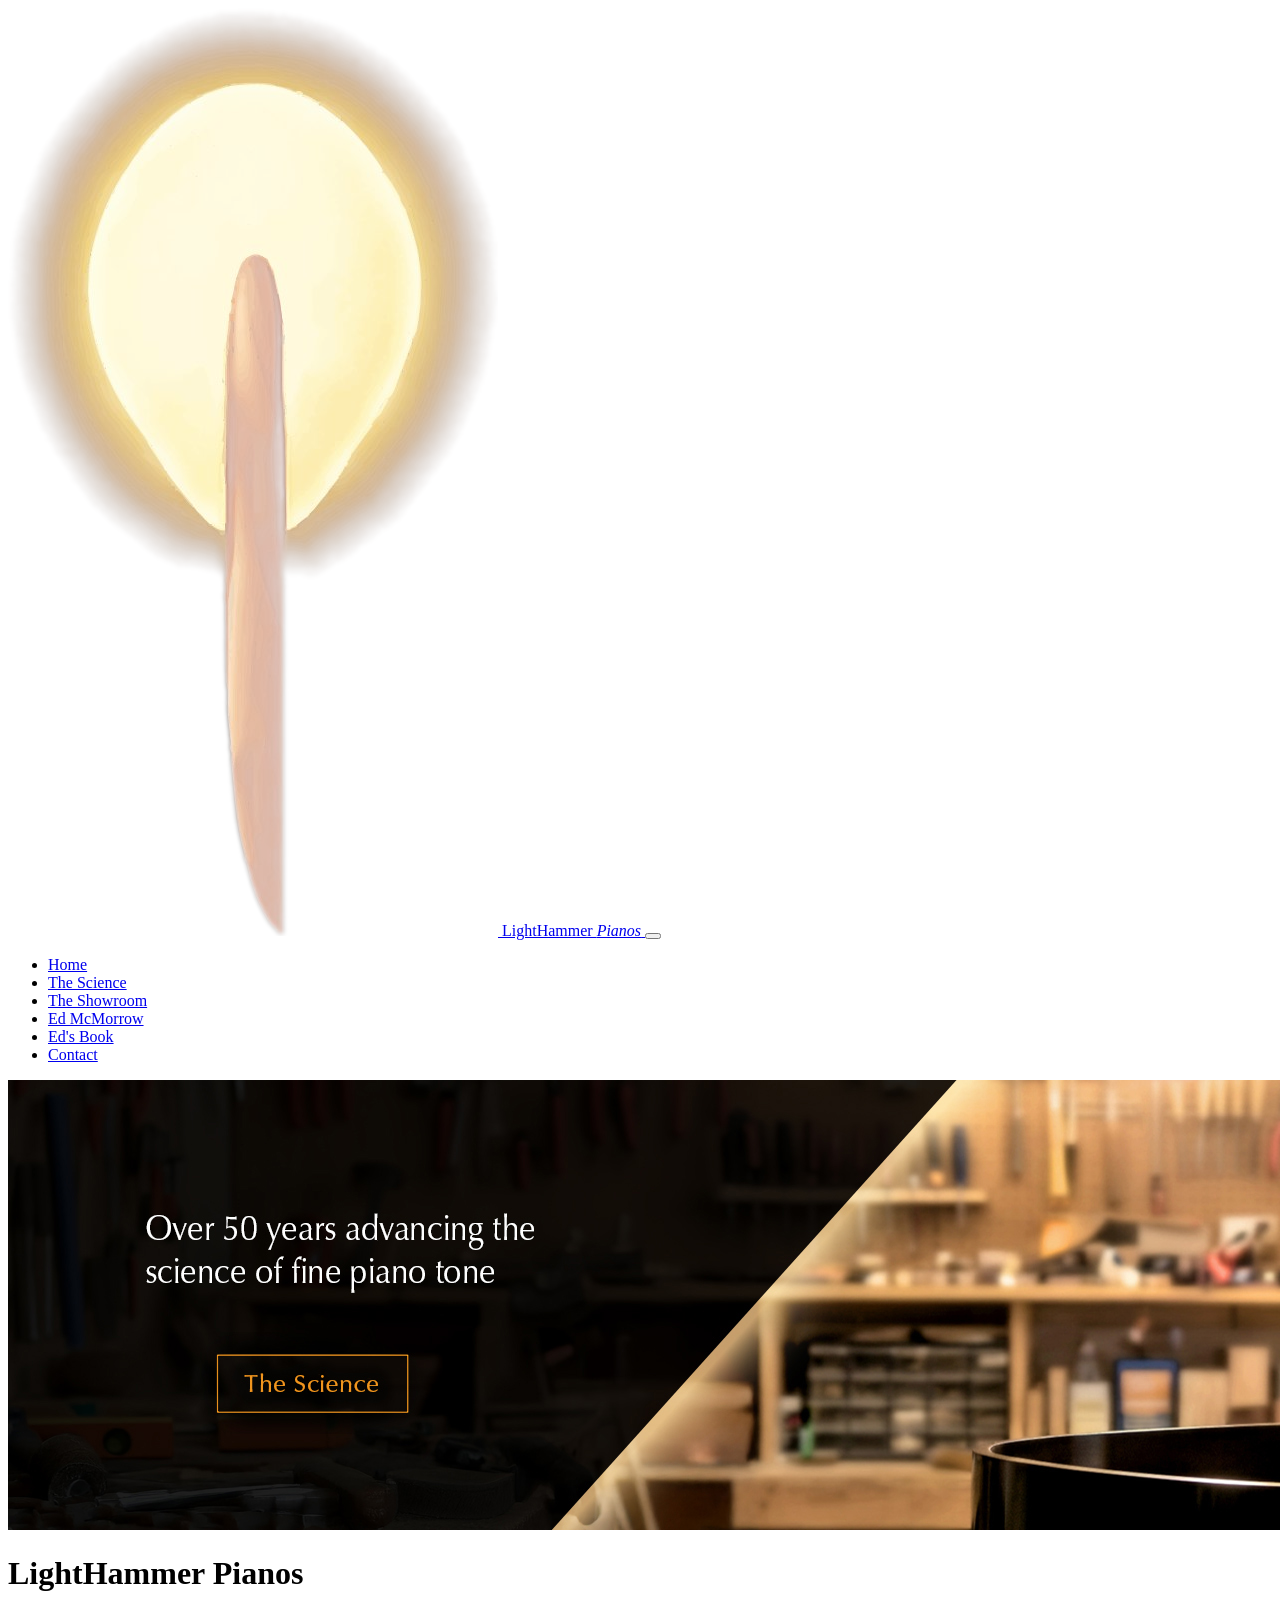
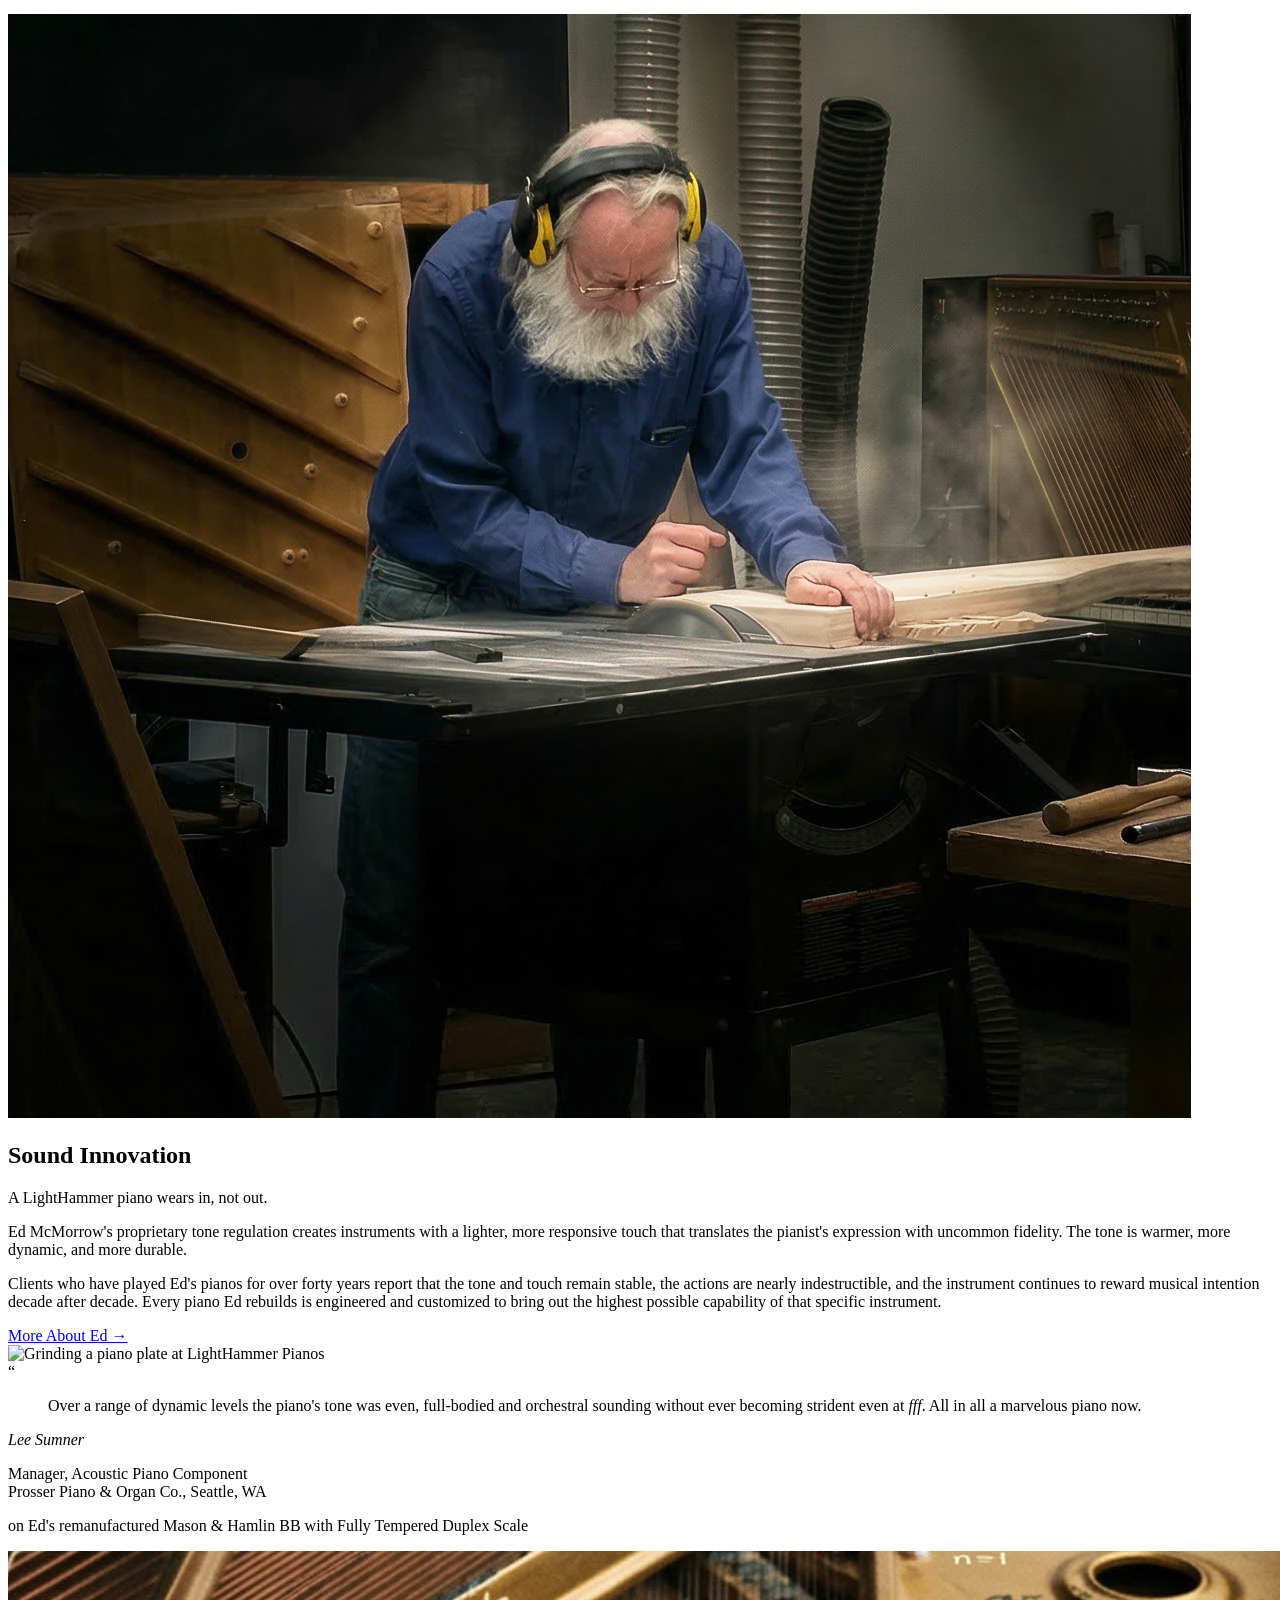
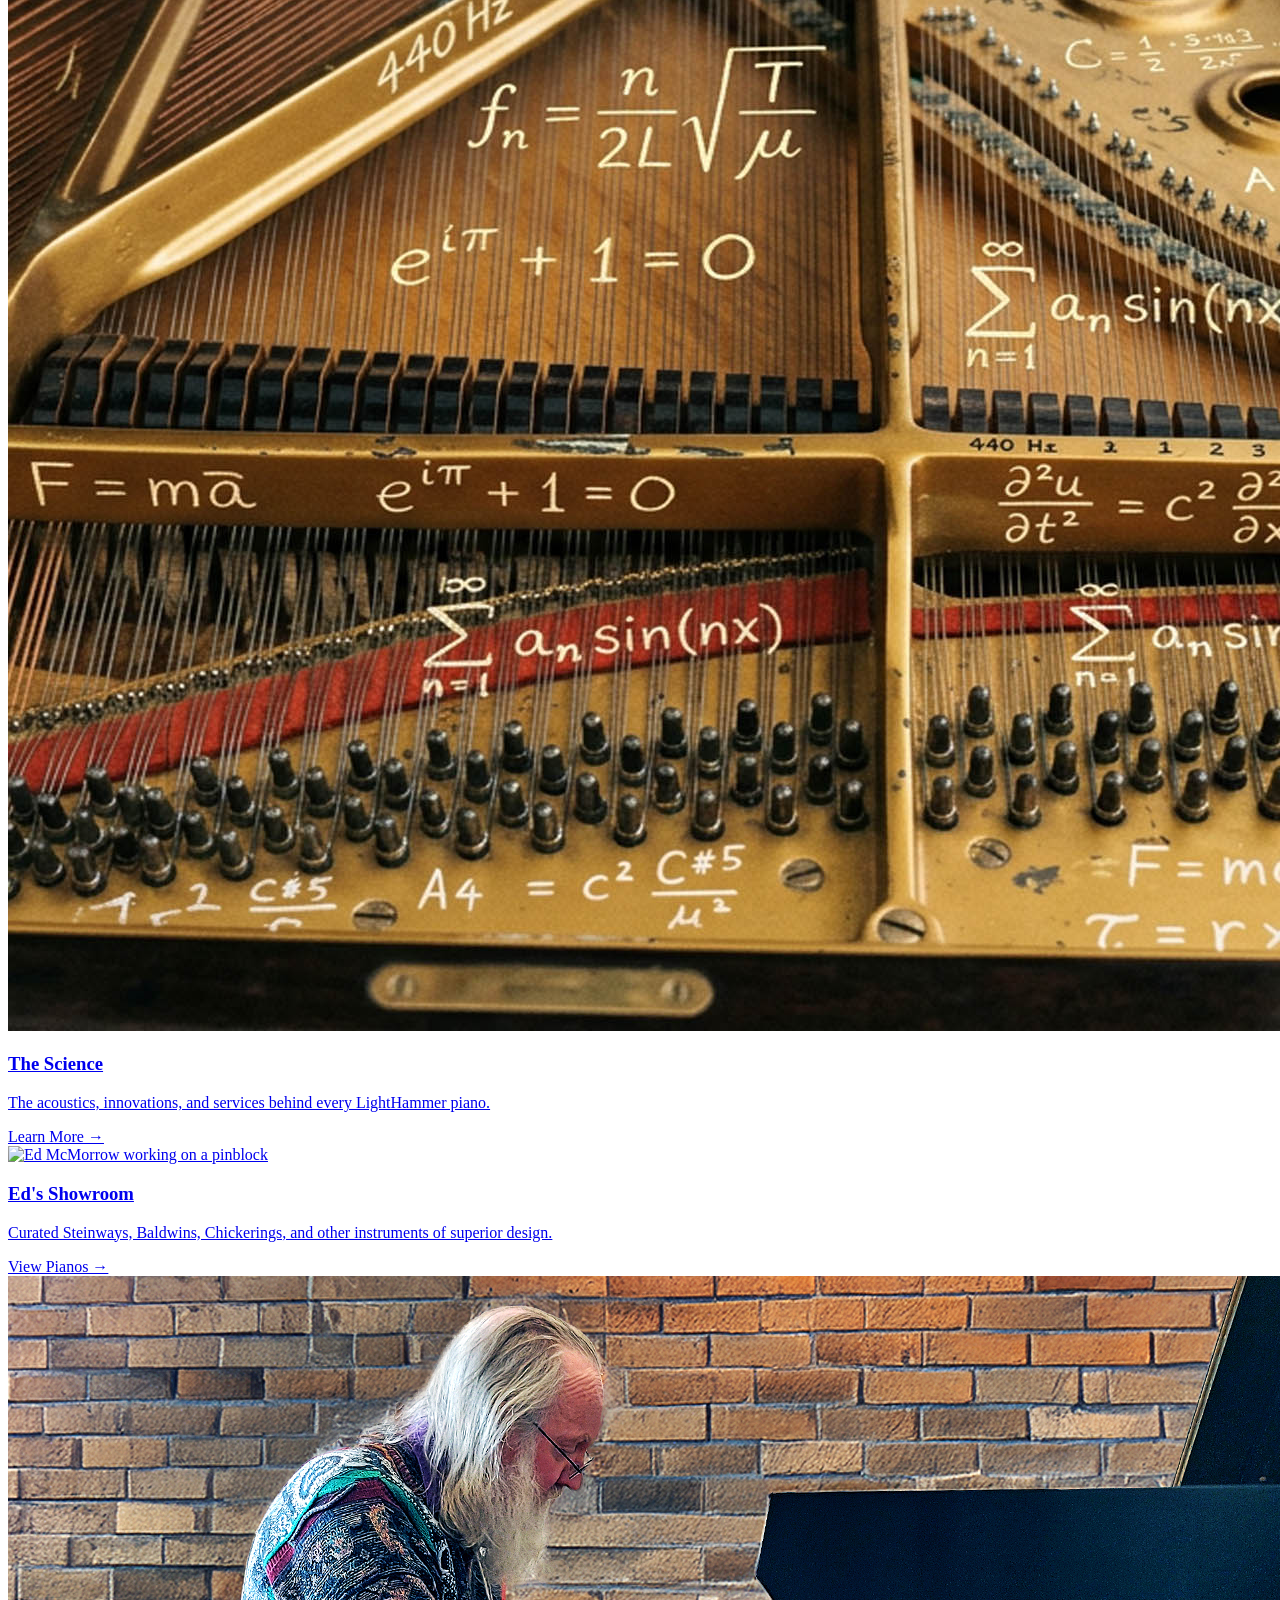
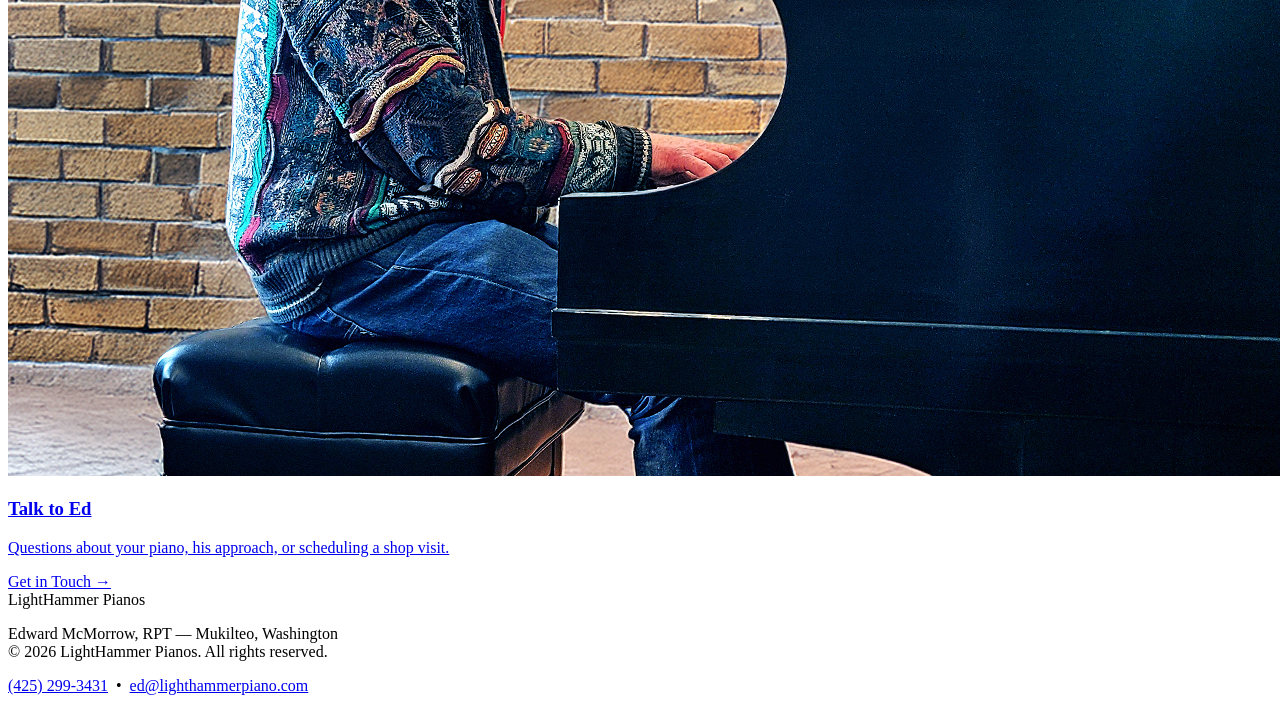
==== index.html @ 81e143ea "Create index.html" ====
<!DOCTYPE html>
<html lang="en">
<head>
<meta charset="UTF-8">
<meta name="viewport" content="width=device-width, initial-scale=1.0">
<title>LightHammer Pianos | Ed McMorrow, RPT | Mukilteo, WA</title>
<meta name="description" content="LightHammer Pianos: over 50 years advancing the science of fine piano tone. Ed McMorrow, RPT — inventor, author, master piano rebuilder. Mukilteo, Washington.">
<link rel="preconnect" href="https://fonts.googleapis.com">
<link rel="preconnect" href="https://fonts.gstatic.com" crossorigin>
<link href="https://fonts.googleapis.com/css2?family=Cormorant+Garamond:ital,wght@0,300;0,400;0,500;0,600;1,300;1,400;1,500&family=Libre+Franklin:wght@300;400;500;600&display=swap" rel="stylesheet">
<link rel="stylesheet" href="style.css">
</head>
<body>

<nav class="nav" id="nav">
  <div class="nav-inner">
    <a href="index.html" class="nav-brand">
      <img src="images/logo-hammer.png" alt="LightHammer Pianos" class="nav-hammer">
      <span class="nav-wordmark">LightHammer <em>Pianos</em></span>
    </a>
    <button class="nav-toggle" id="navToggle" aria-label="Toggle menu">
      <span></span><span></span><span></span>
    </button>
    <ul class="nav-links" id="navLinks">
      <li><a href="index.html" class="active">Home</a></li>
      <li><a href="science.html">The Science</a></li>
      <li><a href="pianos.html">The Showroom</a></li>
      <li><a href="about.html">Ed McMorrow</a></li>
      <li><a href="book.html">Ed's Book</a></li>
      <li><a href="contact.html">Contact</a></li>
    </ul>
  </div>
</nav>

<header class="home-header">
  <a href="science.html">
    <picture>
      <source media="(max-width: 1024px)" srcset="images/header-home-mobile.jpg">
      <img src="images/header-home.jpg" alt="LightHammer Pianos — Over 50 years advancing the science of fine piano tone — Ed McMorrow, RPT">
    </picture>
  </a>
  <h1 class="sr-only">LightHammer Pianos</h1>
</header>

<section class="intro">
  <div class="intro-inner">
    <div class="intro-img">
      <img src="images/ed-tablesaw.png" alt="Ed McMorrow at the table saw at LightHammer Pianos" loading="lazy">
    </div>
    <div class="intro-text">
      <h2>Sound Innovation</h2>
      <p class="lead">A LightHammer piano wears in, not out.</p>
      <p>Ed McMorrow's proprietary tone regulation creates instruments with a lighter, more responsive touch that translates the pianist's expression with uncommon fidelity. The tone is warmer, more dynamic, and more durable.</p>
      <p>Clients who have played Ed's pianos for over forty years report that the tone and touch remain stable, the actions are nearly indestructible, and the instrument continues to reward musical intention decade after decade. Every piano Ed rebuilds is engineered and customized to bring out the highest possible capability of that specific instrument.</p>
      <a href="about.html" class="text-link">More About Ed &rarr;</a>
    </div>
  </div>
</section>

<div class="divider-img">
  <img src="images/sparks.png" alt="Grinding a piano plate at LightHammer Pianos" loading="lazy">
</div>

<section class="testimonial">
  <div class="testimonial-inner">
    <div class="quote-mark">&ldquo;</div>
    <blockquote>Over a range of dynamic levels the piano's tone was even, full-bodied and orchestral sounding without ever becoming strident even at <em>fff</em>. All in all a marvelous piano now.</blockquote>
    <cite>Lee Sumner</cite>
    <p class="cite-title">Manager, Acoustic Piano Component<br>Prosser Piano &amp; Organ Co., Seattle, WA</p>
    <p class="cite-context">on Ed's remanufactured Mason &amp; Hamlin BB with Fully Tempered Duplex Scale</p>
  </div>
</section>

<section class="pathways">
  <div class="pathways-inner">
    <a href="science.html" class="pathway">
      <div class="pathway-img"><img src="images/piano-math.jpg" alt="Piano science and acoustics" loading="lazy"></div>
      <h3>The Science</h3>
      <p>The acoustics, innovations, and services behind every LightHammer piano.</p>
      <span class="pathway-link">Learn More &rarr;</span>
    </a>
    <a href="pianos.html" class="pathway">
      <div class="pathway-img"><img src="images/pinblock.jpg" alt="Ed McMorrow working on a pinblock" loading="lazy"></div>
      <h3>Ed's Showroom</h3>
      <p>Curated Steinways, Baldwins, Chickerings, and other instruments of superior design.</p>
      <span class="pathway-link">View Pianos &rarr;</span>
    </a>
    <a href="contact.html" class="pathway">
      <div class="pathway-img"><img src="images/ed-playing.jpg" alt="Ed McMorrow at the piano" loading="lazy"></div>
      <h3>Talk to Ed</h3>
      <p>Questions about your piano, his approach, or scheduling a shop visit.</p>
      <span class="pathway-link">Get in Touch &rarr;</span>
    </a>
  </div>
</section>

<footer class="footer">
  <div class="footer-inner">
    <div class="footer-brand">LightHammer Pianos</div>
    <p>Edward McMorrow, RPT &mdash; Mukilteo, Washington<br>&copy; <span id="yr"></span> LightHammer Pianos. All rights reserved.</p>
    <p class="footer-contact"><a href="tel:4252993431">(425) 299-3431</a> &nbsp;&bull;&nbsp; <a href="mailto:ed@lighthammerpiano.com">ed@lighthammerpiano.com</a></p>
  </div>
</footer>

<script>
document.getElementById('yr').textContent = new Date().getFullYear();
var tog = document.getElementById('navToggle');
var links = document.getElementById('navLinks');
tog.addEventListener('click', function() { tog.classList.toggle('open'); links.classList.toggle('open'); });
</script>
</body>
</html>
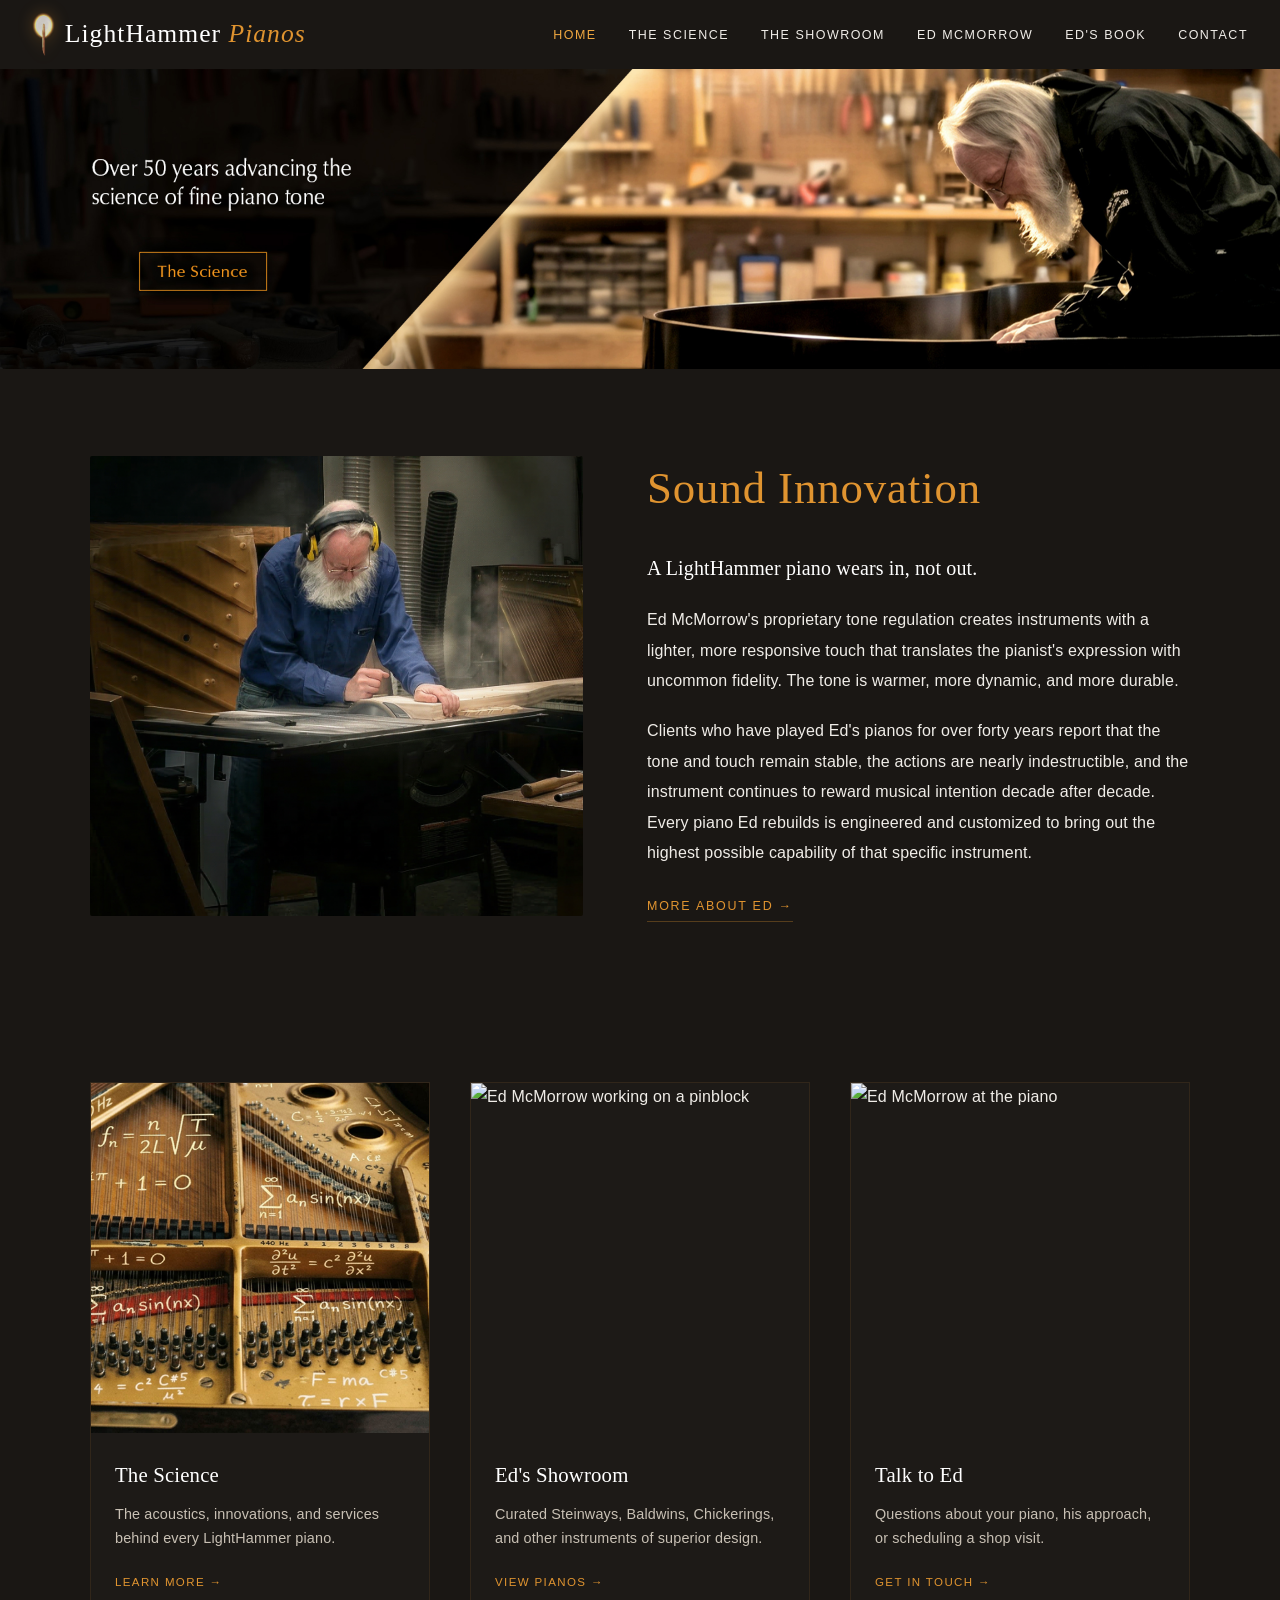
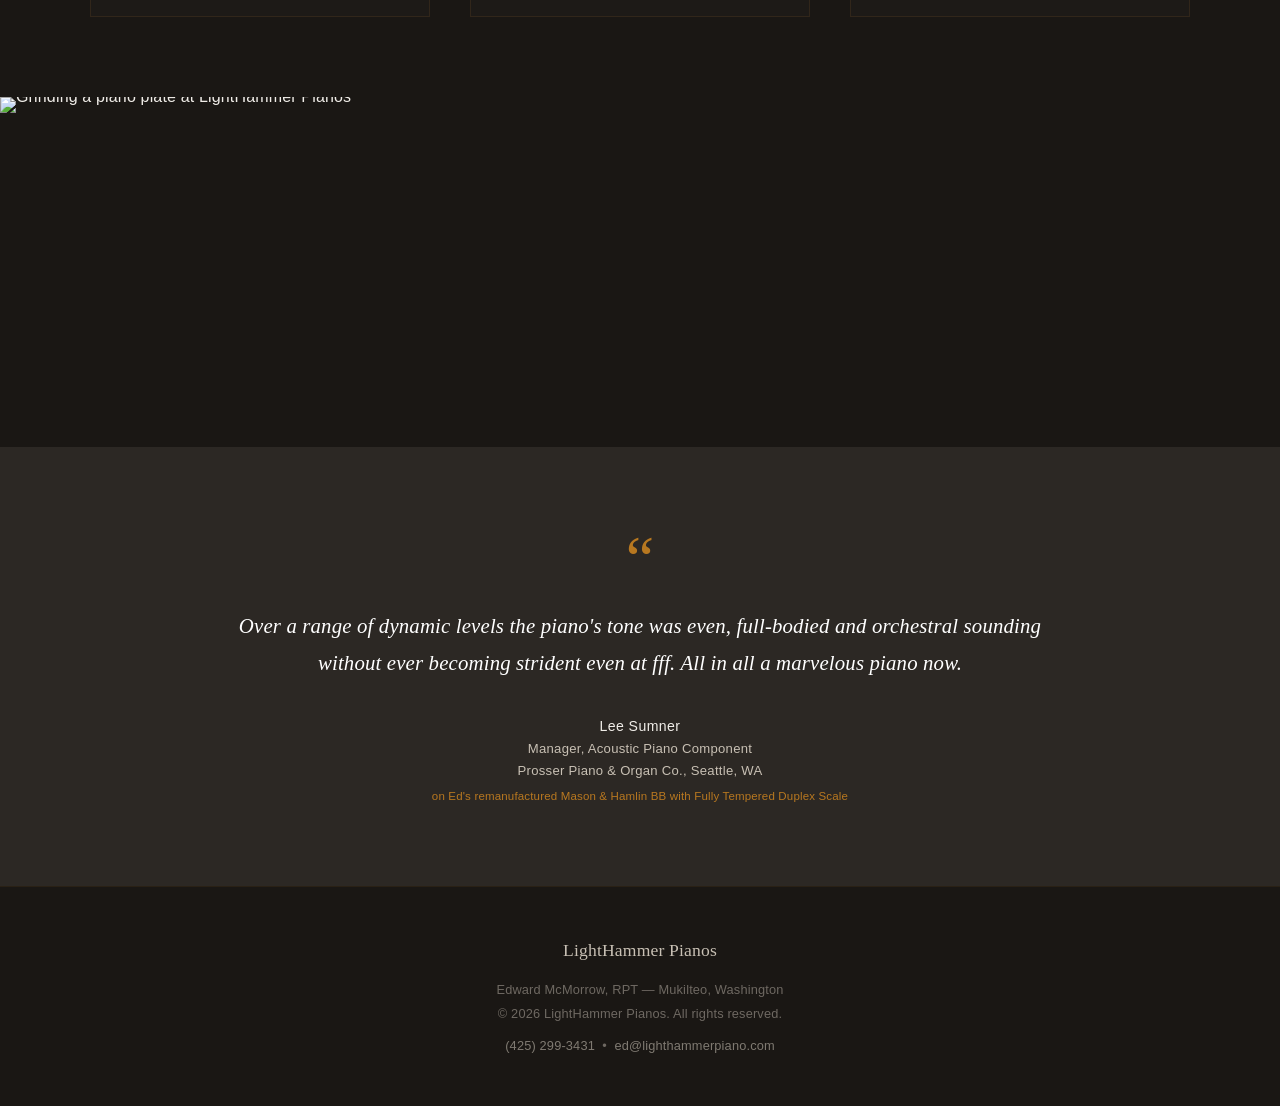
==== commit 3a6cf8a8: "Update index.html" ====
--- a/index.html
+++ b/index.html
@@ -57,20 +57,6 @@
   </div>
 </section>
 
-<div class="divider-img">
-  <img src="images/sparks.png" alt="Grinding a piano plate at LightHammer Pianos" loading="lazy">
-</div>
-
-<section class="testimonial">
-  <div class="testimonial-inner">
-    <div class="quote-mark">&ldquo;</div>
-    <blockquote>Over a range of dynamic levels the piano's tone was even, full-bodied and orchestral sounding without ever becoming strident even at <em>fff</em>. All in all a marvelous piano now.</blockquote>
-    <cite>Lee Sumner</cite>
-    <p class="cite-title">Manager, Acoustic Piano Component<br>Prosser Piano &amp; Organ Co., Seattle, WA</p>
-    <p class="cite-context">on Ed's remanufactured Mason &amp; Hamlin BB with Fully Tempered Duplex Scale</p>
-  </div>
-</section>
-
 <section class="pathways">
   <div class="pathways-inner">
     <a href="science.html" class="pathway">
@@ -86,11 +72,26 @@
       <span class="pathway-link">View Pianos &rarr;</span>
     </a>
     <a href="contact.html" class="pathway">
-      <div class="pathway-img"><img src="images/ed-playing.jpg" alt="Ed McMorrow at the piano" loading="lazy"></div>
+      <div class="pathway-img"><img src="images/ed-playing-piano.jpg" alt="Ed McMorrow at the piano" loading="lazy"></div>
       <h3>Talk to Ed</h3>
       <p>Questions about your piano, his approach, or scheduling a shop visit.</p>
       <span class="pathway-link">Get in Touch &rarr;</span>
     </a>
+  </div>
+</section>
+
+  
+<div class="divider-img">
+  <img src="images/sparks.png" alt="Grinding a piano plate at LightHammer Pianos" loading="lazy">
+</div>
+
+<section class="testimonial">
+  <div class="testimonial-inner">
+    <div class="quote-mark">&ldquo;</div>
+    <blockquote>Over a range of dynamic levels the piano's tone was even, full-bodied and orchestral sounding without ever becoming strident even at <em>fff</em>. All in all a marvelous piano now.</blockquote>
+    <cite>Lee Sumner</cite>
+    <p class="cite-title">Manager, Acoustic Piano Component<br>Prosser Piano &amp; Organ Co., Seattle, WA</p>
+    <p class="cite-context">on Ed's remanufactured Mason &amp; Hamlin BB with Fully Tempered Duplex Scale</p>
   </div>
 </section>
 
--- a/style.css
+++ b/style.css
@@ -0,0 +1,854 @@
+/* ═══════════════════════════════════════
+   LightHammer Pianos — Static Site CSS
+   ═══════════════════════════════════════ */
+
+/* ─── Reset & Base ─── */
+*, *::before, *::after { box-sizing: border-box; margin: 0; padding: 0; }
+html { font-size: 16px; }
+body {
+  font-family: 'Libre Franklin', 'Segoe UI', sans-serif;
+  background: #1A1714;
+  color: #F0EDE8;
+  line-height: 1.75;
+  letter-spacing: .01em;
+  -webkit-font-smoothing: antialiased;
+}
+img { max-width: 100%; height: auto; display: block; }
+a { color: #F0EDE8; text-decoration: none; transition: color .3s; }
+a:hover { color: #F0A840; }
+
+/* ─── Navigation ─── */
+.nav {
+  position: sticky;
+  top: 0;
+  z-index: 1000;
+  background: #1A1714;
+}
+.nav-inner {
+  max-width: 1400px;
+  margin: 0 auto;
+  display: flex;
+  align-items: center;
+  padding: .75rem 2rem;
+}
+.nav-brand {
+  display: flex;
+  align-items: center;
+  gap: .6rem;
+  flex-shrink: 0;
+}
+.nav-brand:hover { opacity: .9; }
+.nav-hammer {
+  height: 44px;
+  width: auto;
+  filter: brightness(1.3) drop-shadow(0 0 8px rgba(224,148,48,.4));
+}
+.nav-wordmark {
+  font-family: 'Cormorant Garamond', Georgia, serif;
+  font-size: 1.6rem;
+  font-weight: 500;
+  letter-spacing: .04em;
+  color: #fff;
+}
+.nav-wordmark em {
+  font-style: italic;
+  color: #E09430;
+}
+.nav-links {
+  display: flex;
+  gap: 2rem;
+  list-style: none;
+  margin: 0 0 0 auto;
+  padding: 0;
+  align-items: center;
+}
+.nav-links a {
+  font-size: .78rem;
+  font-weight: 400;
+  letter-spacing: .12em;
+  text-transform: uppercase;
+  color: #F0EDE8;
+  transition: color .3s;
+}
+.nav-links a:hover,
+.nav-links a.active { color: #F0A840; }
+.nav-toggle {
+  display: none;
+  background: none;
+  border: none;
+  cursor: pointer;
+  padding: .5rem;
+  margin-left: auto;
+}
+.nav-toggle span {
+  display: block;
+  width: 24px;
+  height: 2px;
+  background: #E09430;
+  margin: 5px 0;
+  transition: all .3s;
+}
+.nav-toggle.open span:nth-child(1) { transform: rotate(45deg) translate(5px, 5px); }
+.nav-toggle.open span:nth-child(2) { opacity: 0; }
+.nav-toggle.open span:nth-child(3) { transform: rotate(-45deg) translate(5px, -5px); }
+
+/* ─── Home Header Image ─── */
+.home-header { line-height: 0; }
+.home-header a { display: block; line-height: 0; }
+.home-header img { width: 100%; height: auto; }
+
+/* ─── Screen Reader Only ─── */
+.sr-only {
+  position: absolute; width: 1px; height: 1px;
+  padding: 0; margin: -1px; overflow: hidden;
+  clip: rect(0,0,0,0); border: 0;
+}
+
+/* ─── Intro Section ─── */
+.intro { padding: 5rem 2rem; }
+.intro-inner {
+  max-width: 1100px;
+  margin: 0 auto;
+  display: flex;
+  flex-wrap: wrap;
+  gap: 4rem;
+  align-items: center;
+}
+.intro-img {
+  flex: 1 1 400px;
+  min-width: 0;
+}
+.intro-img img { width: 100%; border-radius: 2px; }
+.intro-text {
+  flex: 1 1 450px;
+  min-width: 0;
+}
+.intro-text h2 {
+  font-family: 'Cormorant Garamond', Georgia, serif;
+  font-size: clamp(1.8rem, 3.5vw, 2.8rem);
+  font-weight: 300;
+  color: #E09430;
+  margin-bottom: 1.5rem;
+  letter-spacing: .02em;
+}
+.intro-text .lead {
+  font-family: 'Cormorant Garamond', Georgia, serif;
+  font-size: 1.25rem;
+  color: #fff;
+  line-height: 1.7;
+  margin-bottom: 1.25rem;
+}
+.intro-text p {
+  font-size: 1rem;
+  font-weight: 300;
+  color: #F0EDE8;
+  line-height: 1.9;
+  margin-bottom: 1.25rem;
+}
+.text-link {
+  display: inline-block;
+  font-size: .78rem;
+  font-weight: 500;
+  letter-spacing: .14em;
+  text-transform: uppercase;
+  color: #E09430;
+  border-bottom: 1px solid rgba(224,148,48,.3);
+  padding-bottom: .2rem;
+  margin-top: .5rem;
+  transition: border-color .3s;
+}
+.text-link:hover { color: #F0A840; border-color: #E09430; }
+
+/* ─── Divider Image ─── */
+.divider-img { line-height: 0; }
+.divider-img img {
+  width: 100%;
+  height: 350px;
+  object-fit: cover;
+  object-position: center;
+}
+
+/* ─── Testimonial ─── */
+.testimonial {
+  padding: 5rem 2rem;
+  background: #2C2824;
+  text-align: center;
+}
+.testimonial-inner {
+  max-width: 850px;
+  margin: 0 auto;
+}
+.quote-mark {
+  font-family: 'Cormorant Garamond', Georgia, serif;
+  font-size: 4rem;
+  color: #B87820;
+  line-height: 1;
+  margin-bottom: 1rem;
+}
+.testimonial blockquote {
+  font-family: 'Cormorant Garamond', Georgia, serif;
+  font-size: clamp(1.1rem, 2vw, 1.3rem);
+  font-style: italic;
+  color: #fff;
+  line-height: 1.8;
+  margin-bottom: 2rem;
+  border: none;
+  padding: 0;
+}
+.testimonial cite {
+  font-family: 'Libre Franklin', sans-serif;
+  font-size: .88rem;
+  font-weight: 400;
+  color: #F0EDE8;
+  font-style: normal;
+  display: block;
+  letter-spacing: .03em;
+}
+.cite-title {
+  font-size: .82rem;
+  font-weight: 300;
+  color: #C8C0B4;
+  line-height: 1.65;
+  letter-spacing: .02em;
+}
+.cite-context {
+  font-size: .72rem;
+  color: #B87820;
+  margin-top: .25rem;
+}
+
+/* ─── Pathway Cards ─── */
+.pathways {
+  padding: 5rem 2rem;
+}
+.pathways-inner {
+  max-width: 1100px;
+  margin: 0 auto;
+  display: flex;
+  flex-wrap: wrap;
+  gap: 2.5rem;
+}
+.pathway {
+  flex: 1 1 280px;
+  min-width: 0;
+  border: 1px solid rgba(224,148,48,.1);
+  background: rgba(44,40,36,.2);
+  transition: all .4s;
+  display: block;
+  color: #F0EDE8;
+}
+.pathway:hover {
+  border-color: rgba(224,148,48,.25);
+  background: rgba(44,40,36,.4);
+  color: #fff;
+}
+.pathway-img {
+  width: 100%;
+  height: 350px;
+  overflow: hidden;
+}
+.pathway-img img {
+  width: 100%;
+  height: 100%;
+  object-fit: cover;
+  transition: transform .5s;
+}
+.pathway:hover .pathway-img img { transform: scale(1.05); }
+.pathway h3 {
+  font-family: 'Cormorant Garamond', Georgia, serif;
+  font-size: 1.3rem;
+  font-weight: 500;
+  color: #fff;
+  margin: 1.5rem 1.5rem .5rem;
+}
+.pathway p {
+  font-size: .9rem;
+  font-weight: 300;
+  color: #C8C0B4;
+  line-height: 1.7;
+  margin: 0 1.5rem 1rem;
+  letter-spacing: .01em;
+}
+.pathway-link {
+  display: inline-block;
+  font-size: .72rem;
+  font-weight: 500;
+  letter-spacing: .12em;
+  text-transform: uppercase;
+  color: #E09430;
+  margin: 0 1.5rem 1.5rem;
+}
+
+/* ─── Inner Page Banner ─── */
+.page-banner {
+  position: relative;
+  min-height: 35vh;
+  display: flex;
+  align-items: center;
+  justify-content: center;
+  text-align: center;
+  overflow: hidden;
+}
+.page-banner-bg {
+  position: absolute;
+  inset: 0;
+  background-size: cover;
+  background-position: center;
+  background-repeat: no-repeat;
+}
+.page-banner-bg::after {
+  content: '';
+  position: absolute;
+  inset: 0;
+  background: linear-gradient(180deg, rgba(26,23,20,.65) 0%, rgba(26,23,20,.55) 50%, rgba(26,23,20,.75) 100%);
+}
+.page-banner-content {
+  position: relative;
+  padding: 4rem 2rem;
+  max-width: 700px;
+}
+.page-banner h1 {
+  font-family: 'Cormorant Garamond', Georgia, serif;
+  font-size: clamp(2.2rem, 5vw, 3.5rem);
+  font-weight: 300;
+  color: #fff;
+  margin-bottom: .5rem;
+}
+.page-banner h1 em { font-style: italic; color: #E09430; font-weight: 400; }
+.page-banner p {
+  font-family: 'Cormorant Garamond', Georgia, serif;
+  font-size: 1.1rem;
+  font-weight: 300;
+  color: #F0EDE8;
+  max-width: 600px;
+  margin: 0 auto;
+  line-height: 1.7;
+}
+
+/* ─── Content Sections ─── */
+.content-section { padding: 5rem 2rem; }
+.content-inner { max-width: 1100px; margin: 0 auto; }
+.alt-bg { background: #2C2824; }
+
+/* ─── Two Column ─── */
+.two-col {
+  display: flex;
+  flex-wrap: wrap;
+  gap: 4rem;
+  align-items: flex-start;
+}
+.two-col > * { flex: 1 1 420px; min-width: 0; }
+
+/* ─── Prose ─── */
+.prose p {
+  font-size: 1rem;
+  font-weight: 300;
+  color: #F0EDE8;
+  margin-bottom: 1.5rem;
+  line-height: 1.9;
+  letter-spacing: .01em;
+}
+.prose p:first-of-type {
+  font-family: 'Cormorant Garamond', Georgia, serif;
+  font-size: 1.15rem;
+  color: #fff;
+  line-height: 1.8;
+}
+.prose em { color: #fff; font-style: italic; }
+
+/* ─── Section Labels ─── */
+.section-label {
+  font-family: 'Libre Franklin', sans-serif;
+  font-size: .68rem;
+  font-weight: 500;
+  letter-spacing: .25em;
+  text-transform: uppercase;
+  color: #E09430;
+  margin-bottom: 1.5rem;
+  display: flex;
+  align-items: center;
+  gap: 1rem;
+}
+.section-label::before {
+  content: '';
+  width: 30px;
+  height: 1px;
+  background: #B87820;
+}
+.section-h2 {
+  font-family: 'Cormorant Garamond', Georgia, serif;
+  font-size: clamp(1.8rem, 4vw, 2.8rem);
+  font-weight: 300;
+  color: #fff;
+  margin-bottom: 3rem;
+}
+
+/* ─── Innovation Cards ─── */
+.card-grid {
+  display: flex;
+  flex-wrap: wrap;
+  gap: 2.5rem;
+}
+.card {
+  flex: 1 1 300px;
+  min-width: 0;
+  padding: 2.5rem;
+  border: 1px solid rgba(224,148,48,.1);
+  background: rgba(26,23,20,.5);
+  transition: all .4s;
+  position: relative;
+  overflow: hidden;
+}
+.card::before {
+  content: '';
+  position: absolute;
+  top: 0; left: 0;
+  width: 100%; height: 2px;
+  background: linear-gradient(90deg, #E09430, transparent);
+  transform: scaleX(0);
+  transform-origin: left;
+  transition: transform .5s;
+}
+.card:hover::before { transform: scaleX(1); }
+.card:hover { border-color: rgba(224,148,48,.25); background: rgba(44,40,36,.5); }
+.card-icon {
+  font-size: 1.8rem;
+  margin-bottom: 1.25rem;
+  display: block;
+  line-height: 1;
+  color: #E09430;
+}
+.card h3 {
+  font-family: 'Cormorant Garamond', Georgia, serif;
+  font-size: 1.4rem;
+  font-weight: 500;
+  color: #fff;
+  margin-bottom: .75rem;
+}
+.card p {
+  font-size: .92rem;
+  font-weight: 300;
+  color: #F0EDE8;
+  line-height: 1.85;
+}
+
+/* ─── MIS Card ─── */
+.mis-card {
+  padding: 2.5rem;
+  border: 1px solid rgba(224,148,48,.12);
+  background: rgba(44,40,36,.3);
+  position: relative;
+}
+.mis-card::before {
+  content: '';
+  position: absolute;
+  top: -1px; left: 2rem;
+  width: 60px; height: 2px;
+  background: #E09430;
+}
+.mis-card h3 {
+  font-family: 'Cormorant Garamond', Georgia, serif;
+  font-size: 1.5rem;
+  font-weight: 500;
+  color: #fff;
+  margin-bottom: 1.25rem;
+}
+.mis-card h3 em { color: #E09430; }
+.mis-card p {
+  font-size: .95rem;
+  font-weight: 300;
+  color: #F0EDE8;
+  line-height: 1.85;
+  margin-bottom: 1rem;
+}
+
+/* ─── Accordion ─── */
+.accordion { border-bottom: 1px solid rgba(224,148,48,.1); }
+.acc-toggle {
+  width: 100%;
+  display: flex;
+  justify-content: space-between;
+  align-items: center;
+  padding: 1.1rem 0;
+  background: none;
+  border: none;
+  cursor: pointer;
+  font-family: 'Cormorant Garamond', Georgia, serif;
+  font-size: 1.05rem;
+  font-weight: 500;
+  color: #F0EDE8;
+  font-style: italic;
+  text-align: left;
+  transition: color .3s;
+}
+.acc-toggle:hover { color: #E09430; }
+.acc-icon {
+  font-family: 'Libre Franklin', sans-serif;
+  font-size: 1.2rem;
+  font-style: normal;
+  font-weight: 300;
+  color: #E09430;
+  flex-shrink: 0;
+  margin-left: 1rem;
+}
+.acc-panel {
+  max-height: 0;
+  overflow: hidden;
+  transition: max-height .4s ease;
+}
+.acc-panel p {
+  padding: 0 0 1.25rem;
+  font-size: .9rem;
+  font-weight: 300;
+  color: #F0EDE8;
+  line-height: 1.8;
+}
+.mis-ranges {
+  margin: 1.5rem 0;
+  padding: 1.5rem;
+  background: rgba(26,23,20,.5);
+  border-left: 2px solid #B87820;
+}
+.mis-range { margin-bottom: 1rem; }
+.mis-range:last-child { margin-bottom: 0; }
+.mis-range h4 {
+  font-family: 'Cormorant Garamond', Georgia, serif;
+  font-size: 1.05rem;
+  font-weight: 500;
+  color: #F0EDE8;
+  font-style: italic;
+  margin-bottom: .2rem;
+}
+.mis-range p { font-size: .88rem; line-height: 1.75; margin-bottom: 0; }
+
+/* ─── Services List ─── */
+.services-list { columns: 2; column-gap: 2.5rem; }
+.service-item {
+  display: flex;
+  align-items: baseline;
+  gap: .75rem;
+  margin-bottom: 1.1rem;
+  break-inside: avoid;
+}
+.service-item::before {
+  content: '';
+  width: 5px; height: 5px;
+  background: #E09430;
+  border-radius: 50%;
+  flex-shrink: 0;
+  margin-top: .45rem;
+}
+.service-item span {
+  font-size: .95rem;
+  font-weight: 300;
+  color: #fff;
+  line-height: 1.6;
+}
+.ed-quote {
+  margin-top: 2rem;
+  font-family: 'Cormorant Garamond', Georgia, serif;
+  font-size: 1.05rem;
+  font-style: italic;
+  color: #F0EDE8;
+  line-height: 1.75;
+}
+
+/* ─── About ─── */
+.portrait { margin-bottom: 2rem; overflow: hidden; }
+.portrait img { width: 100%; }
+.aside-box {
+  position: relative;
+  padding: 2.5rem;
+  border: 1px solid rgba(224,148,48,.12);
+  background: rgba(44,40,36,.3);
+}
+.aside-box::before {
+  content: '';
+  position: absolute;
+  top: -1px; left: 2rem;
+  width: 60px; height: 2px;
+  background: #E09430;
+}
+.aside-box h3 {
+  font-family: 'Libre Franklin', sans-serif;
+  font-size: .68rem;
+  font-weight: 500;
+  letter-spacing: .22em;
+  text-transform: uppercase;
+  color: #F0EDE8;
+  margin-bottom: 1.5rem;
+}
+.cred {
+  display: flex;
+  align-items: baseline;
+  gap: 1rem;
+  margin-bottom: 1.2rem;
+}
+.cred:last-child { margin-bottom: 0; }
+.cred::before {
+  content: '';
+  width: 4px; height: 4px;
+  background: #E09430;
+  border-radius: 50%;
+  flex-shrink: 0;
+  margin-top: .55rem;
+}
+.cred span { font-size: .9rem; font-weight: 300; color: #F0EDE8; line-height: 1.7; }
+.cred strong { font-weight: 500; color: #fff; }
+.cred em { color: #fff; }
+
+/* ─── Book ─── */
+.book-layout {
+  display: flex;
+  flex-wrap: wrap;
+  gap: 4rem;
+  align-items: center;
+}
+.book-cover {
+  flex: 0 0 280px;
+  aspect-ratio: 3/4;
+  background: linear-gradient(145deg, #3D3530 0%, #1A1714 100%);
+  border: 1px solid rgba(224,148,48,.15);
+  display: flex;
+  flex-direction: column;
+  justify-content: center;
+  align-items: center;
+  padding: 2.5rem;
+  text-align: center;
+  position: relative;
+  box-shadow: 8px 8px 30px rgba(0,0,0,.4);
+}
+.book-cover::before {
+  content: '';
+  position: absolute;
+  top: 12px; left: 12px; right: 12px; bottom: 12px;
+  border: 1px solid rgba(224,148,48,.1);
+}
+.book-cover .pub {
+  font-size: .6rem; letter-spacing: .3em;
+  text-transform: uppercase; color: #C8C0B4;
+  margin-bottom: 1.5rem;
+}
+.book-cover .title {
+  font-family: 'Cormorant Garamond', Georgia, serif;
+  font-size: 1.6rem; font-weight: 400; font-style: italic;
+  color: #fff; line-height: 1.3; margin-bottom: 1rem;
+}
+.book-cover .sub {
+  font-family: 'Cormorant Garamond', Georgia, serif;
+  font-size: .82rem; font-weight: 300; color: #F0EDE8; line-height: 1.6;
+}
+.book-cover .author {
+  font-size: .7rem; letter-spacing: .15em;
+  text-transform: uppercase; color: #C8C0B4; margin-top: 2rem;
+}
+.book-info { flex: 1 1 400px; min-width: 0; }
+.book-info h2 {
+  font-family: 'Cormorant Garamond', Georgia, serif;
+  font-size: clamp(1.8rem, 3.5vw, 2.6rem);
+  font-weight: 300; color: #fff;
+  margin-bottom: 1.5rem; line-height: 1.25;
+}
+.book-info h2 em { font-style: italic; color: #E09430; }
+.book-info p { font-size: 1rem; font-weight: 300; color: #F0EDE8; line-height: 1.9; margin-bottom: 1.25rem; }
+.book-highlight {
+  font-family: 'Cormorant Garamond', Georgia, serif;
+  font-size: 1.1rem; font-style: italic; color: #fff;
+  border-left: 2px solid #B87820;
+  padding-left: 1.25rem; margin: 2rem 0; line-height: 1.7;
+}
+.book-details {
+  margin-top: 1.5rem; padding-top: 1.5rem;
+  border-top: 1px solid rgba(224,148,48,.08);
+  font-size: .9rem; color: #F0EDE8; line-height: 1.8;
+}
+.book-details strong { color: #fff; font-weight: 500; }
+
+/* ─── Contact ─── */
+.contact-layout {
+  display: flex;
+  flex-wrap: wrap;
+  gap: 5rem;
+}
+.contact-layout > * { flex: 1 1 400px; min-width: 0; }
+.contact-item {
+  display: flex;
+  align-items: flex-start;
+  gap: 1.25rem;
+  margin-bottom: 2rem;
+}
+.contact-icon {
+  width: 40px; height: 40px;
+  border: 1px solid rgba(224,148,48,.15);
+  display: flex; align-items: center; justify-content: center;
+  flex-shrink: 0; color: #E09430;
+}
+.contact-icon svg { width: 16px; height: 16px; }
+.contact-lbl {
+  font-size: .72rem; font-weight: 500; letter-spacing: .18em;
+  text-transform: uppercase; color: #C8C0B4; margin-bottom: .35rem;
+}
+.contact-val { font-size: 1rem; font-weight: 300; color: #fff; }
+.contact-val a { color: #fff; }
+.contact-form {
+  padding: 3rem;
+  border: 1px solid rgba(224,148,48,.1);
+  background: rgba(44,40,36,.2);
+}
+.contact-form label {
+  display: block; font-size: .72rem; font-weight: 500;
+  letter-spacing: .18em; text-transform: uppercase;
+  color: #C8C0B4; margin-bottom: .6rem;
+}
+.contact-form input,
+.contact-form textarea,
+.contact-form select {
+  width: 100%; padding: .85rem 1rem;
+  background: rgba(26,23,20,.6);
+  border: 1px solid rgba(224,148,48,.12);
+  color: #fff; font-family: 'Libre Franklin', sans-serif;
+  font-size: .95rem; font-weight: 300;
+  transition: border-color .3s; outline: none;
+  margin-bottom: 1.5rem;
+}
+.contact-form input:focus,
+.contact-form textarea:focus,
+.contact-form select:focus { border-color: #E09430; }
+.contact-form textarea { resize: vertical; min-height: 120px; }
+.contact-form select option { background: #1A1714; color: #fff; }
+.contact-form button {
+  font-family: 'Libre Franklin', sans-serif;
+  font-size: .78rem; font-weight: 500; letter-spacing: .16em;
+  text-transform: uppercase; color: #1A1714;
+  background: #E09430; border: 1px solid #E09430;
+  padding: 1rem 2.5rem; cursor: pointer;
+  transition: all .3s; width: 100%;
+}
+.contact-form button:hover { background: #F0A840; border-color: #F0A840; }
+
+/* ─── Footer ─── */
+.footer {
+  padding: 3rem 2rem;
+  border-top: 1px solid rgba(224,148,48,.08);
+  text-align: center;
+}
+.footer-inner { max-width: 1100px; margin: 0 auto; }
+.footer-brand {
+  font-family: 'Cormorant Garamond', Georgia, serif;
+  font-size: 1.1rem; font-weight: 500;
+  color: #C8C0B4; margin-bottom: .75rem;
+}
+.footer p {
+  font-size: .8rem; font-weight: 300;
+  color: rgba(212,204,192,.45); line-height: 1.9;
+}
+.footer-contact { margin-top: .5rem; }
+.footer-contact a { color: rgba(212,204,192,.55); }
+.footer-contact a:hover { color: #F0A840; }
+
+/* ─── Responsive ─── */
+@media (max-width: 1024px) {
+  .nav-links {
+    display: none;
+    position: fixed;
+    top: 70px;
+    left: 0; right: 0;
+    background: #1A1714;
+    flex-direction: column;
+    padding: 2rem 0;
+    border-bottom: 1px solid rgba(224,148,48,.08);
+  }
+  .nav-links.open { display: flex; }
+  .nav-links a { display: block; padding: 1rem 2rem; font-size: .85rem; }
+  .nav-toggle { display: block; }
+}
+@media (max-width: 900px) {
+  .two-col, .contact-layout, .intro-inner, .pathways-inner { gap: 3rem; }
+  .book-cover { flex: 0 0 200px; }
+  .card-grid > * { flex: 1 1 100%; }
+  .services-list { columns: 1; }
+  .pathways-inner > * { flex: 1 1 100%; }
+  .intro-text { order: -1; }
+  .divider-img img { height: 200px; }
+}
+@media (max-width: 680px) {
+  .book-layout { flex-direction: column; text-align: center; }
+  .book-cover { flex: 0 0 auto; max-width: 220px; margin: 0 auto; }
+  .book-highlight { text-align: left; }
+  .content-section { padding: 3.5rem 1.5rem; }
+  .intro { padding: 3.5rem 1.5rem; }
+}
+
+/* ─── Page Image (no overlay) ─── */
+.page-img { line-height: 0; }
+.page-img img {
+  width: 100%;
+  height: 350px;
+  object-fit: cover;
+  object-position: center;
+}
+.page-img-tall img {
+  height: 450px;
+  object-position: center top;
+}
+
+/* ─── Page Title Bar (below image) ─── */
+.page-title-bar {
+  padding: 2.5rem 2rem;
+  text-align: center;
+  background: #1A1714;
+}
+.page-title-bar h1 {
+  font-family: 'Cormorant Garamond', Georgia, serif;
+  font-size: clamp(2.2rem, 5vw, 3.5rem);
+  font-weight: 300;
+  color: #fff;
+  margin-bottom: .5rem;
+}
+.page-title-bar h1 em {
+  font-style: italic;
+  color: #E09430;
+  font-weight: 400;
+}
+.page-title-bar p {
+  font-family: 'Cormorant Garamond', Georgia, serif;
+  font-size: 1.3rem;
+  font-weight: 300;
+  color: #FFFFFF;
+  max-width: 600px;
+  margin: 0 auto;
+  line-height: 1.7;
+}
+
+/* ─── Matching Prose (consistent font) ─── */
+.prose-match p {
+  font-family: 'Libre Franklin', sans-serif;
+  font-size: 1rem;
+  font-weight: 300;
+  color: #F0EDE8;
+  line-height: 1.9;
+  margin-bottom: 1.25rem;
+  letter-spacing: .01em;
+}
+
+/* ─── Centered Quote ─── */
+.centered-quote {
+  font-family: 'Cormorant Garamond', Georgia, serif;
+  font-size: 1.15rem;
+  font-style: italic;
+  color: #fff;
+  text-align: center;
+  margin: 2.5rem 0;
+  line-height: 1.7;
+  padding: 0 1rem;
+}
+
+/* ─── Responsive additions ─── */
+@media (max-width: 900px) {
+  .page-img img { height: 250px; }
+  .page-img-tall img { height: 300px; }
+}
+@media (max-width: 680px) {
+  .page-img img { height: 200px; }
+  .page-img-tall img { height: 250px; }
+}
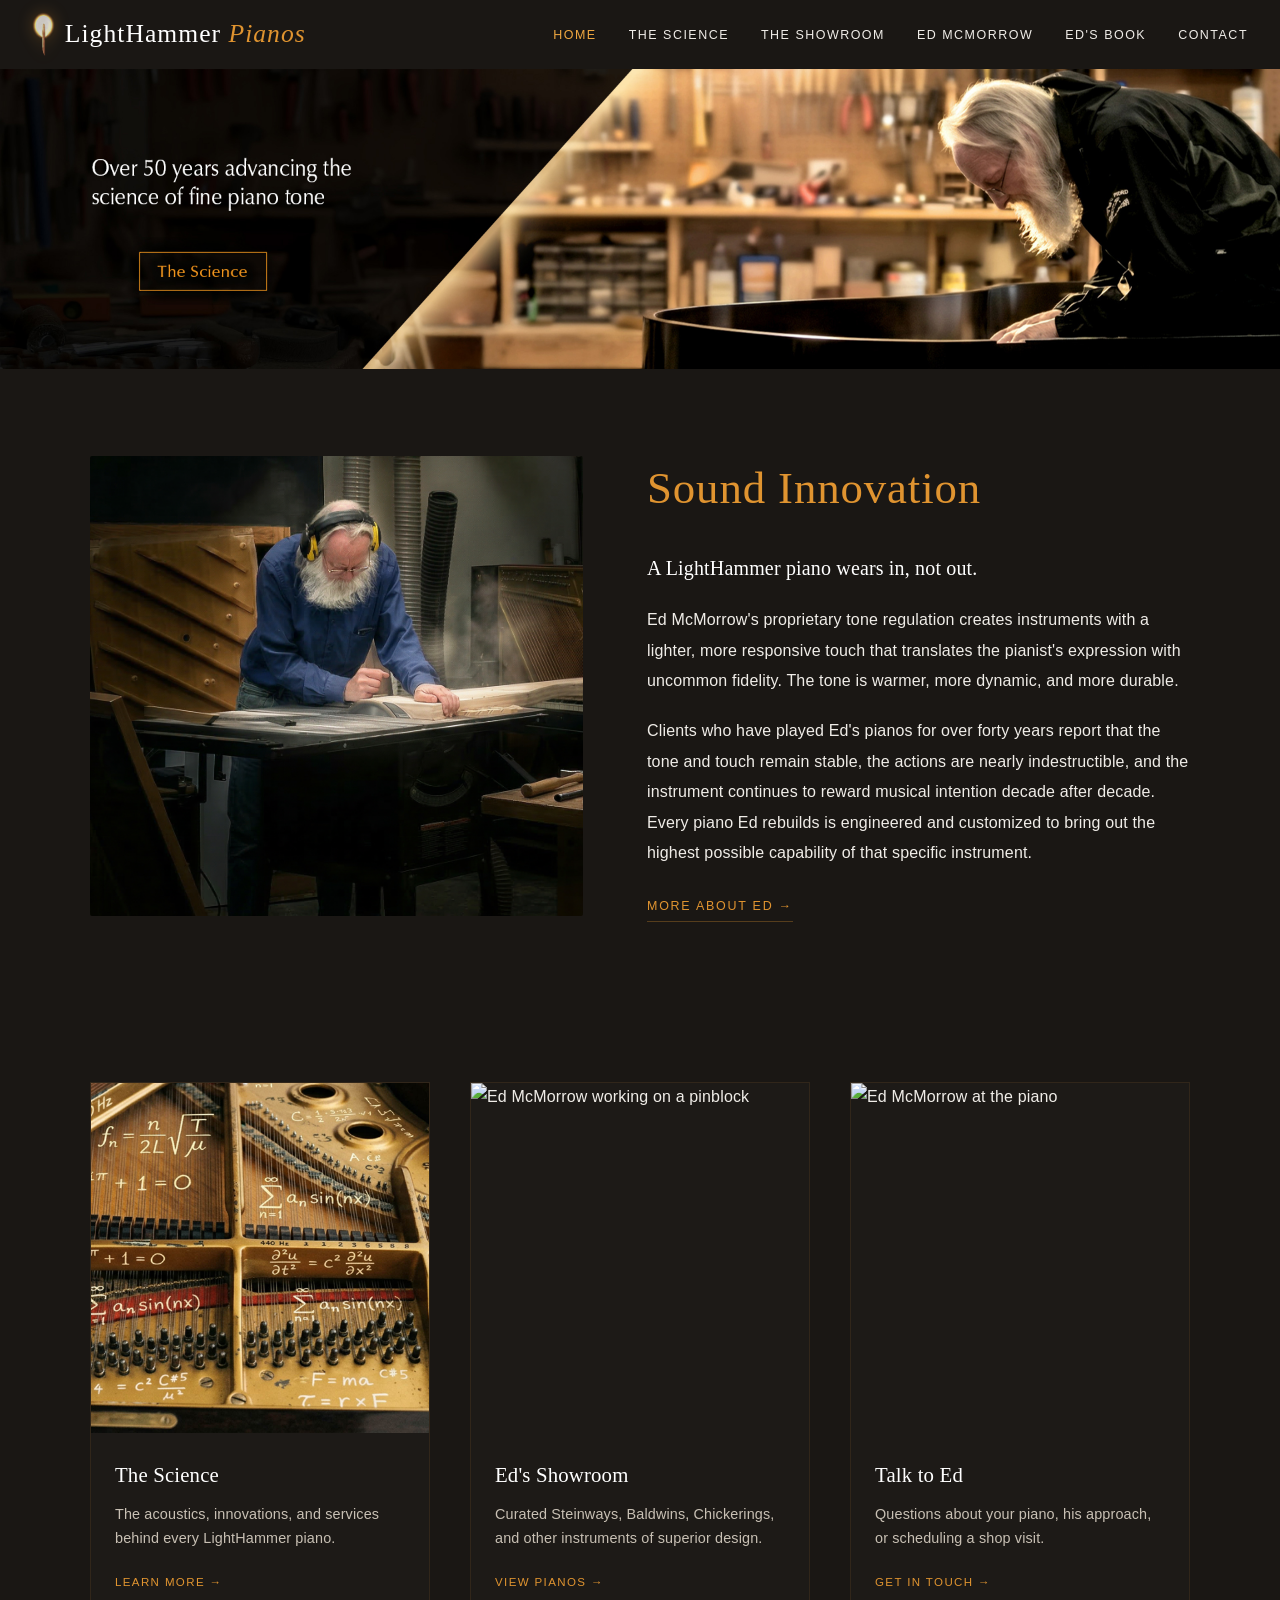
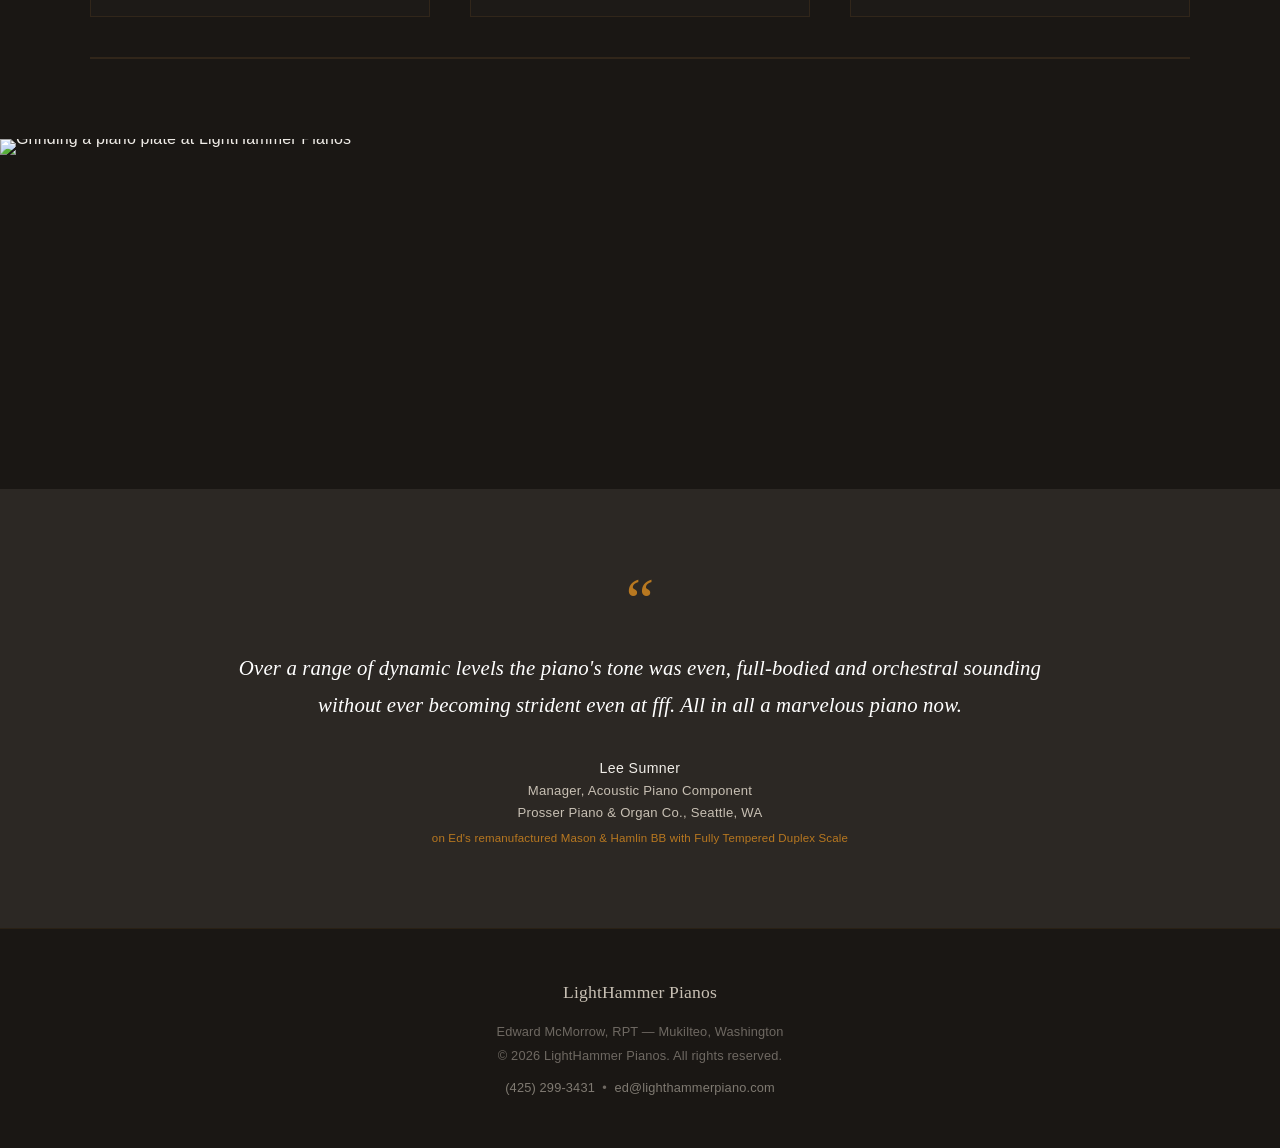
==== commit d8a46f1e: "Update index.html" ====
--- a/index.html
+++ b/index.html
@@ -76,7 +76,7 @@
       <h3>Talk to Ed</h3>
       <p>Questions about your piano, his approach, or scheduling a shop visit.</p>
       <span class="pathway-link">Get in Touch &rarr;</span>
-    </a>
+    </a><div class="pathway pathway-spacer"></div>
   </div>
 </section>
 
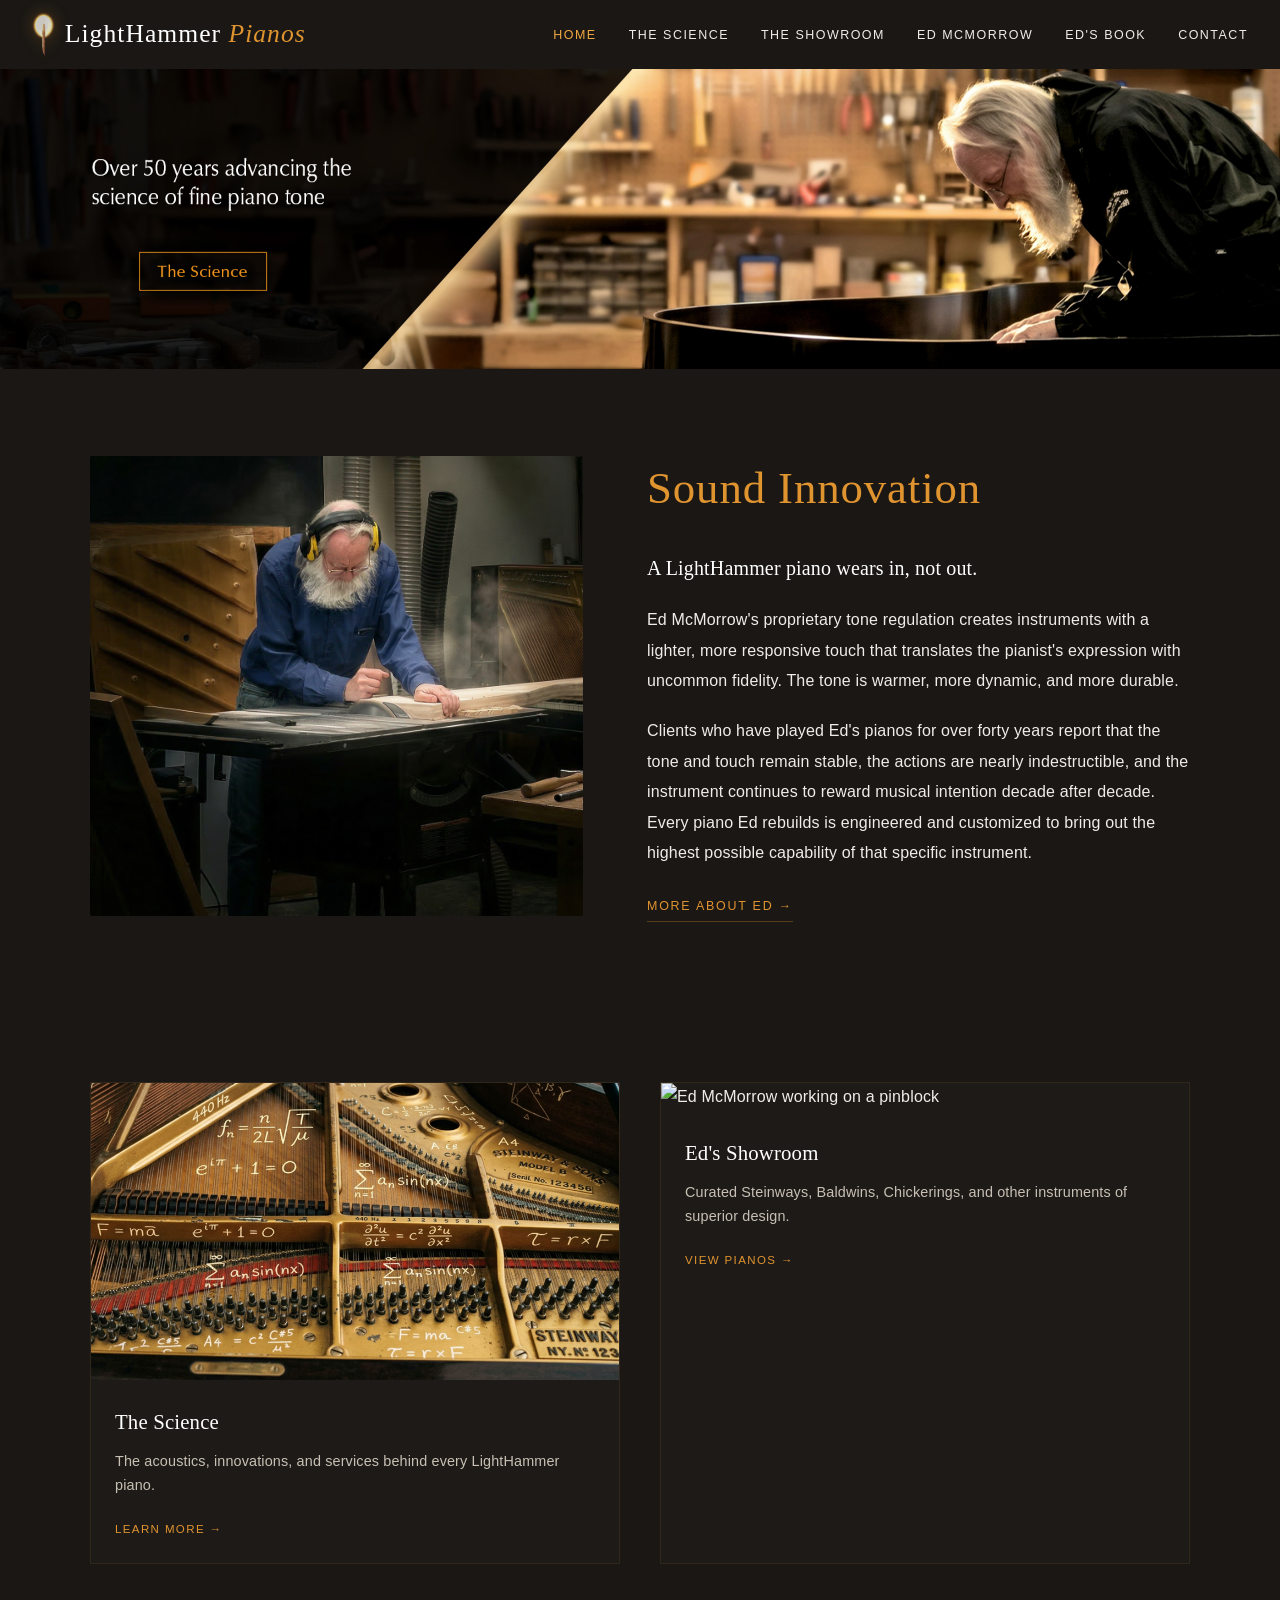
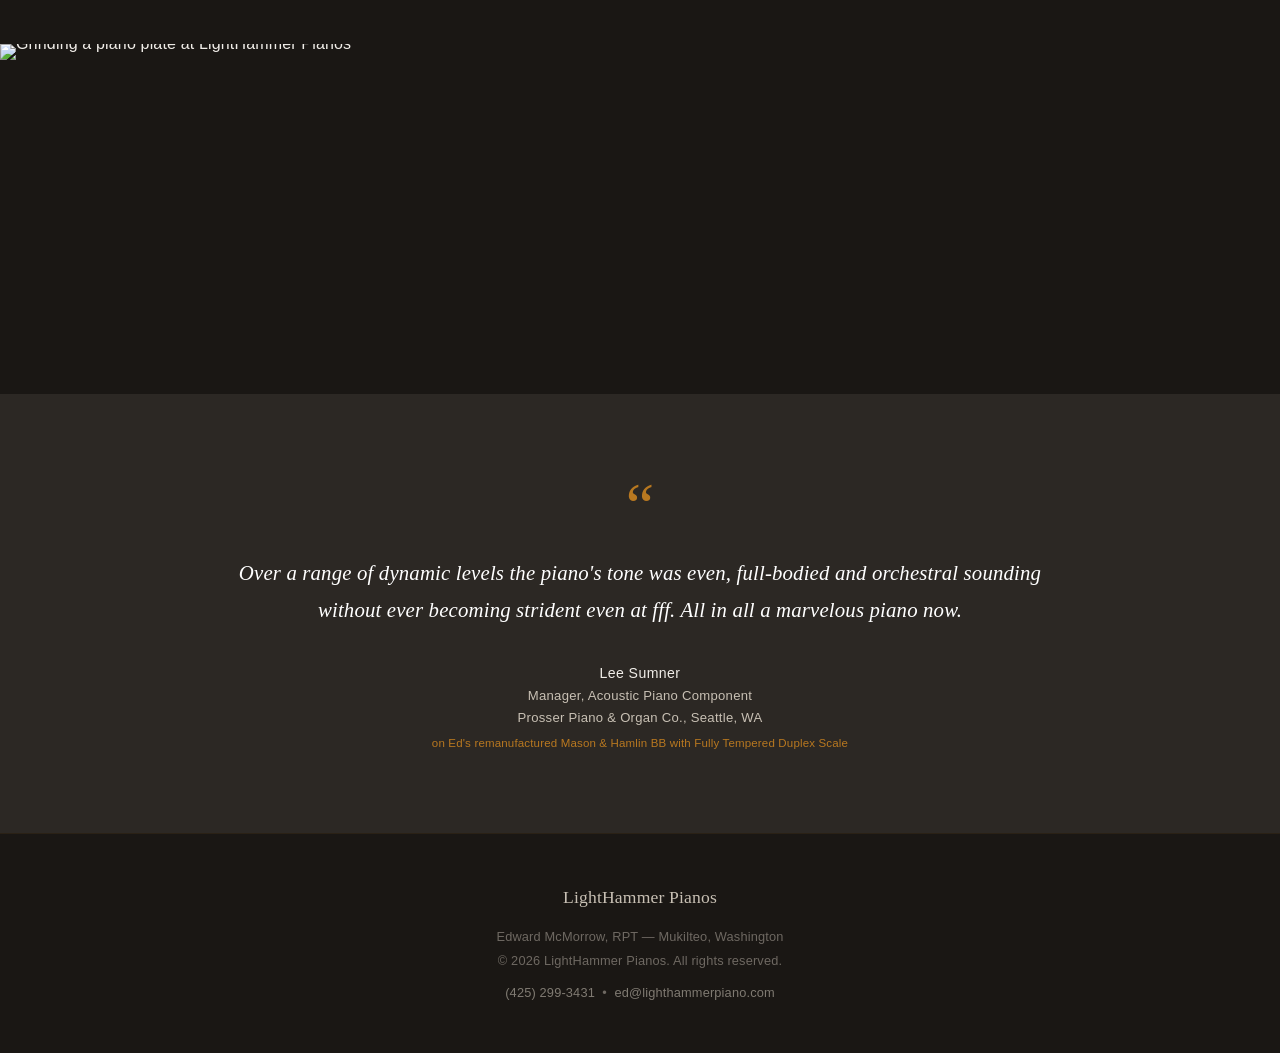
==== commit 37dd2071: "Update index.html" ====
--- a/index.html
+++ b/index.html
@@ -71,14 +71,7 @@
       <p>Curated Steinways, Baldwins, Chickerings, and other instruments of superior design.</p>
       <span class="pathway-link">View Pianos &rarr;</span>
     </a>
-    <a href="contact.html" class="pathway">
-      <div class="pathway-img"><img src="images/ed-playing-piano.jpg" alt="Ed McMorrow at the piano" loading="lazy"></div>
-      <h3>Talk to Ed</h3>
-      <p>Questions about your piano, his approach, or scheduling a shop visit.</p>
-      <span class="pathway-link">Get in Touch &rarr;</span>
-    </a><div class="pathway pathway-spacer"></div>
-  </div>
-</section>
+    </section>
 
   
 <div class="divider-img">
--- a/style.css
+++ b/style.css
@@ -244,14 +244,12 @@
 }
 .pathway-img {
   width: 100%;
-  height: 350px;
   overflow: hidden;
 }
 .pathway-img img {
   width: 100%;
-  height: 100%;
-  object-fit: cover;
-  transition: transform .5s;
+  height: auto;
+  display: block;
 }
 .pathway:hover .pathway-img img { transform: scale(1.05); }
 .pathway h3 {
@@ -277,6 +275,21 @@
   text-transform: uppercase;
   color: #E09430;
   margin: 0 1.5rem 1.5rem;
+}
+
+.pathway-spacer {
+  border: none;
+  background: none;
+  pointer-events: none;
+}
+.pathway-spacer:hover {
+  border: none;
+  background: none;
+}
+@media (min-width: 901px) {
+  .pathway-spacer {
+    display: none;
+  }
 }
 
 /* ─── Inner Page Banner ─── */
@@ -852,3 +865,27 @@
   .page-img img { height: 200px; }
   .page-img-tall img { height: 250px; }
 }
+
+@media (max-width: 1024px) {
+  .intro-text {
+    order: -1;
+  }
+  .intro-inner {
+    flex-direction: column;
+  }
+}
+
+.pathway-spacer {
+  border: none;
+  background: none;
+  pointer-events: none;
+}
+.pathway-spacer:hover {
+  border: none;
+  background: none;
+}
+@media (min-width: 901px) {
+  .pathway-spacer {
+    display: none;
+  }
+}
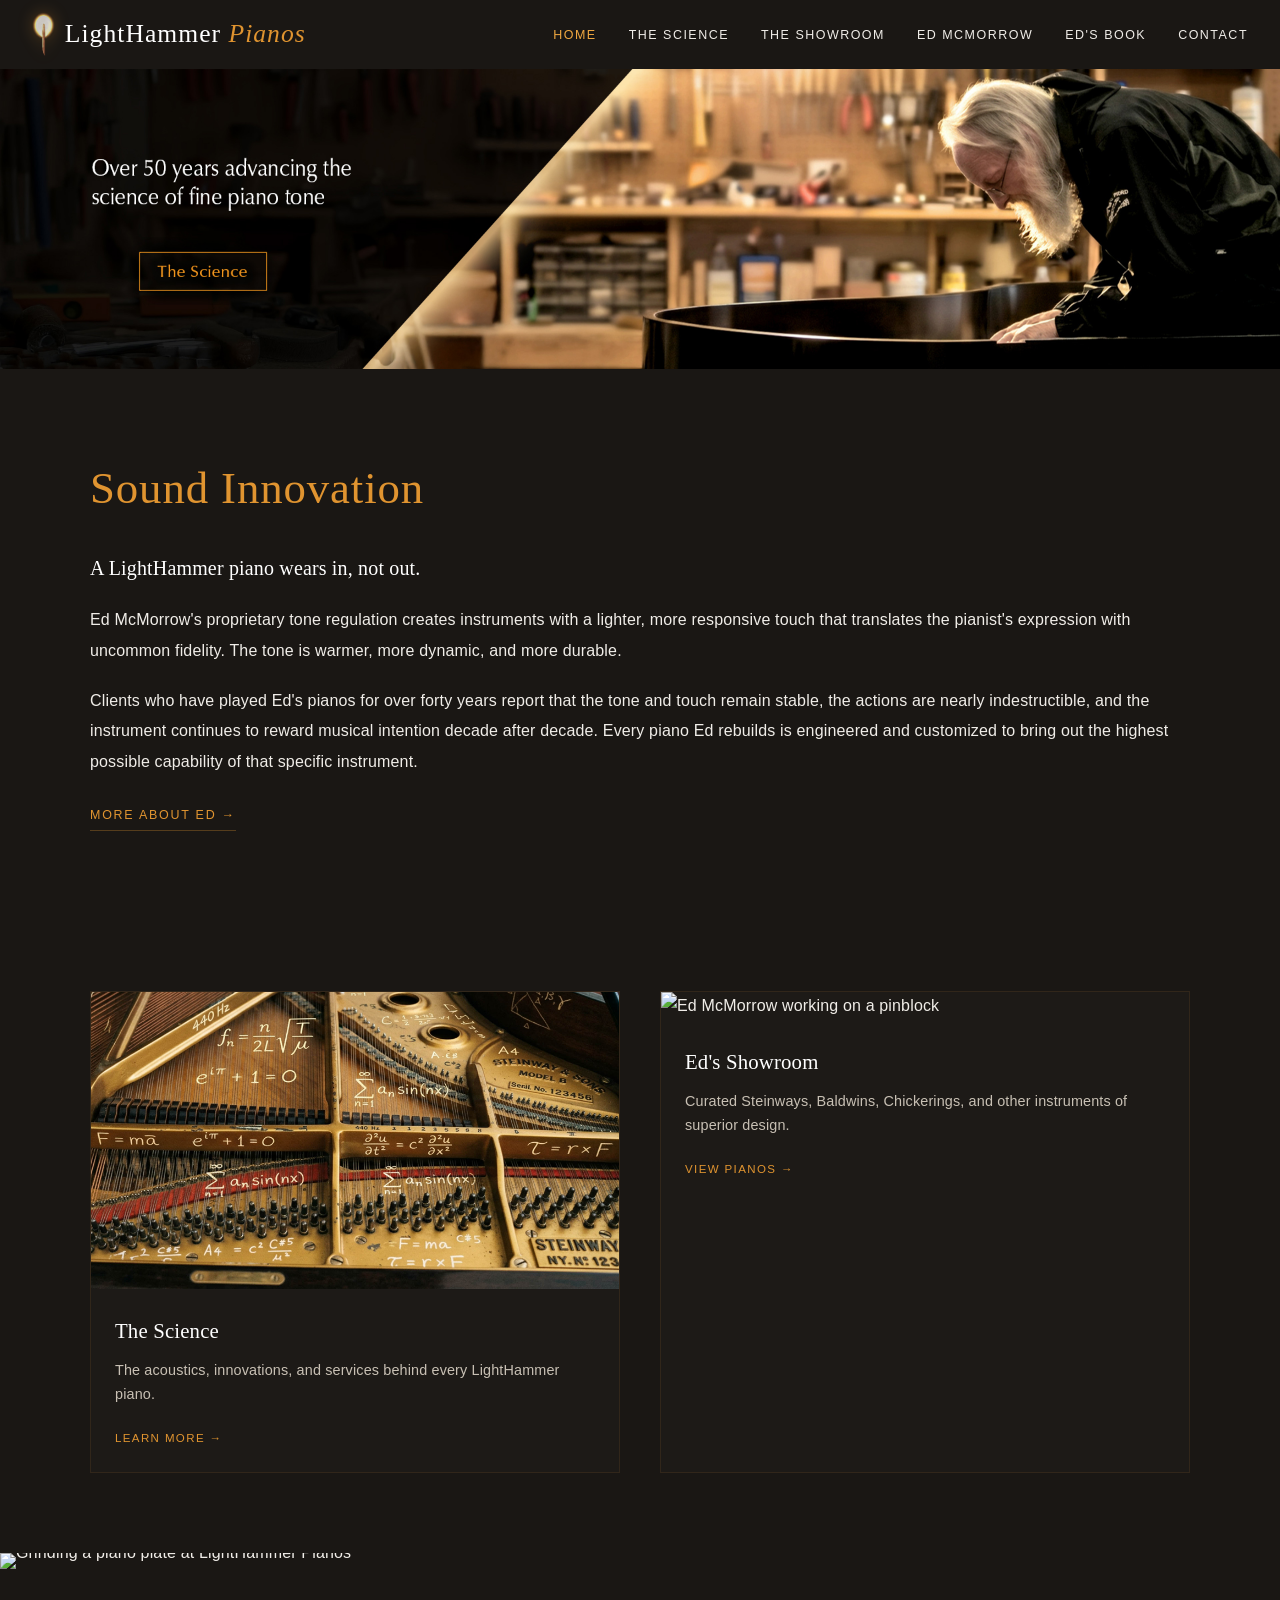
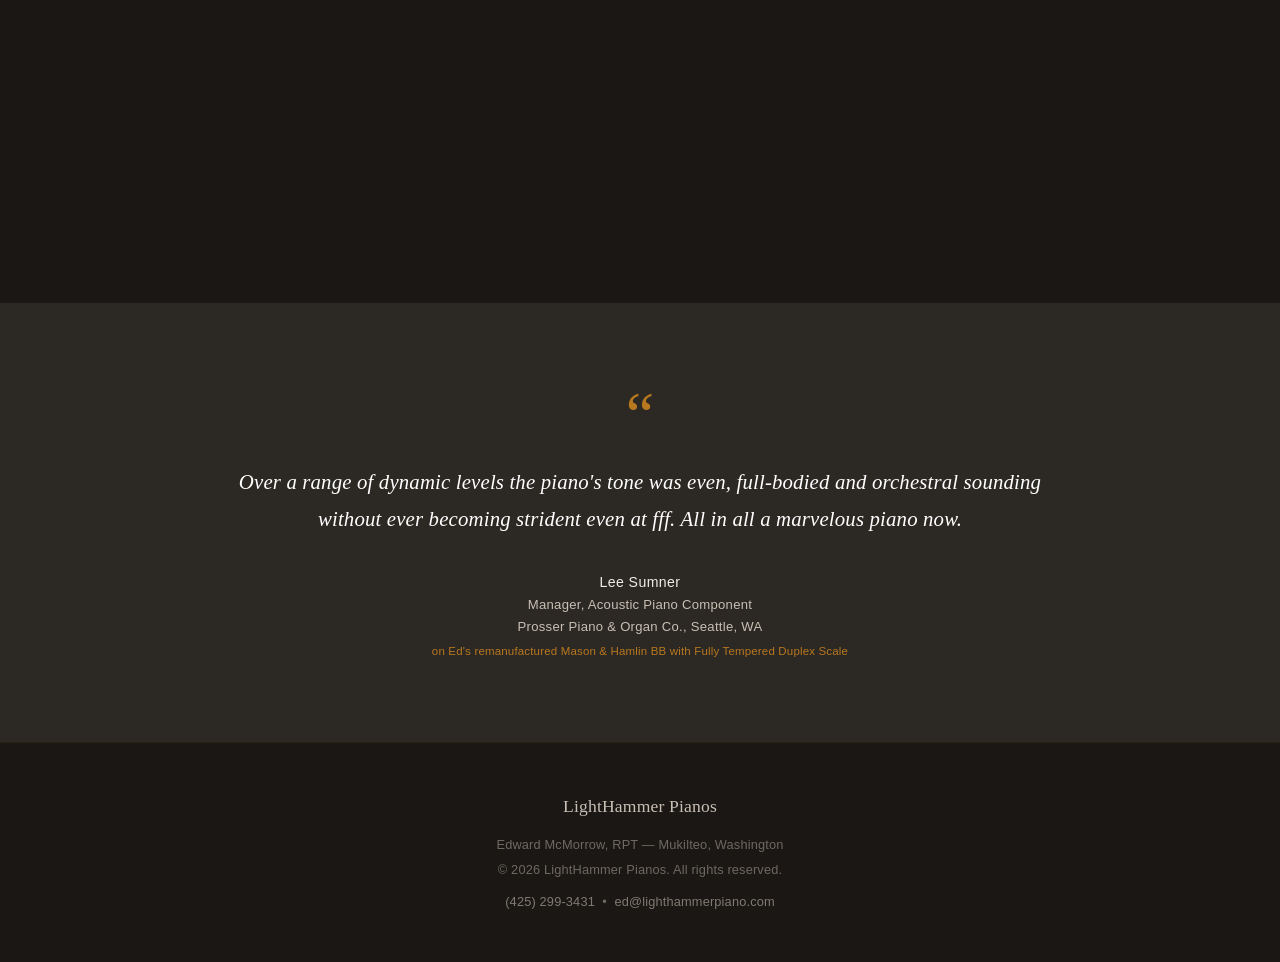
==== commit a111a086: "Update index.html" ====
--- a/index.html
+++ b/index.html
@@ -44,9 +44,7 @@
 
 <section class="intro">
   <div class="intro-inner">
-    <div class="intro-img">
-      <img src="images/ed-tablesaw.png" alt="Ed McMorrow at the table saw at LightHammer Pianos" loading="lazy">
-    </div>
+    
     <div class="intro-text">
       <h2>Sound Innovation</h2>
       <p class="lead">A LightHammer piano wears in, not out.</p>
--- a/style.css
+++ b/style.css
@@ -251,7 +251,7 @@
   height: auto;
   display: block;
 }
-.pathway:hover .pathway-img img { transform: scale(1.05); }
+
 .pathway h3 {
   font-family: 'Cormorant Garamond', Georgia, serif;
   font-size: 1.3rem;
@@ -889,3 +889,7 @@
     display: none;
   }
 }
+
+.page-title-bar p {
+  text-wrap: balance;
+}
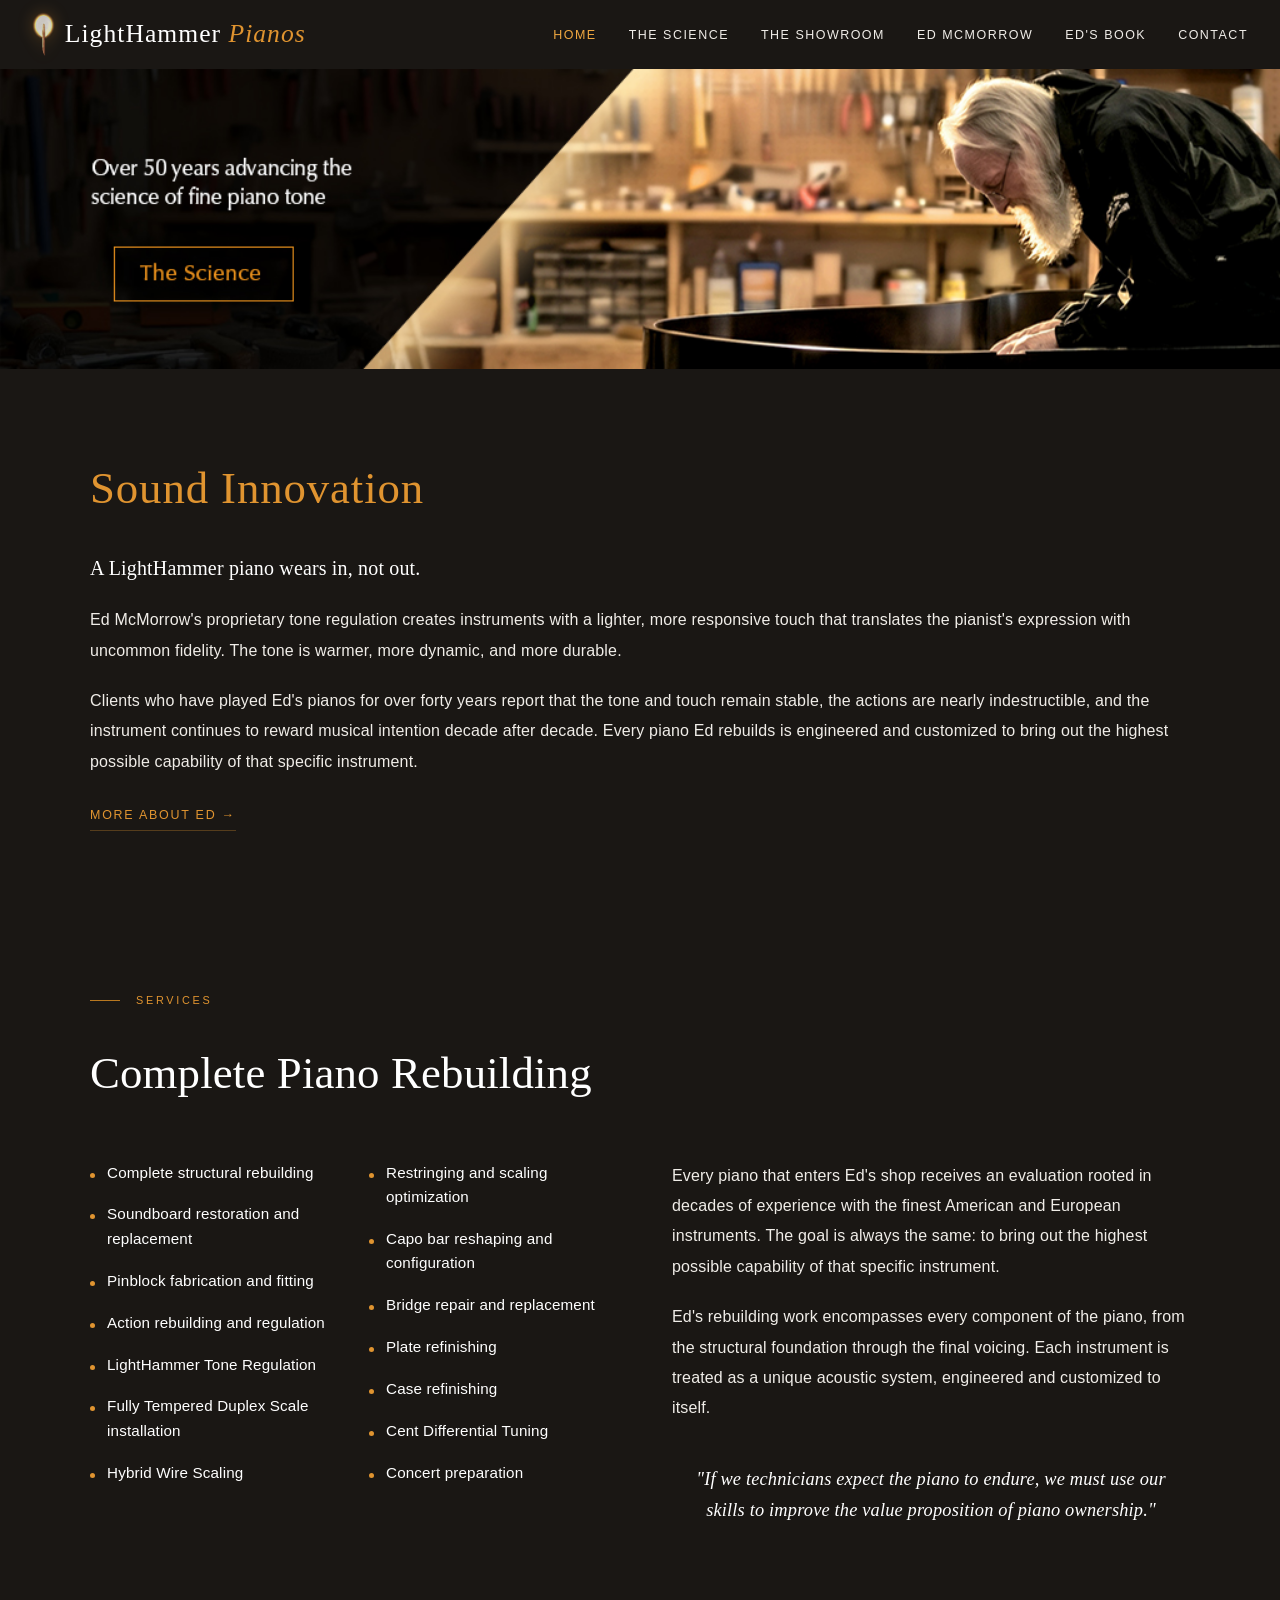
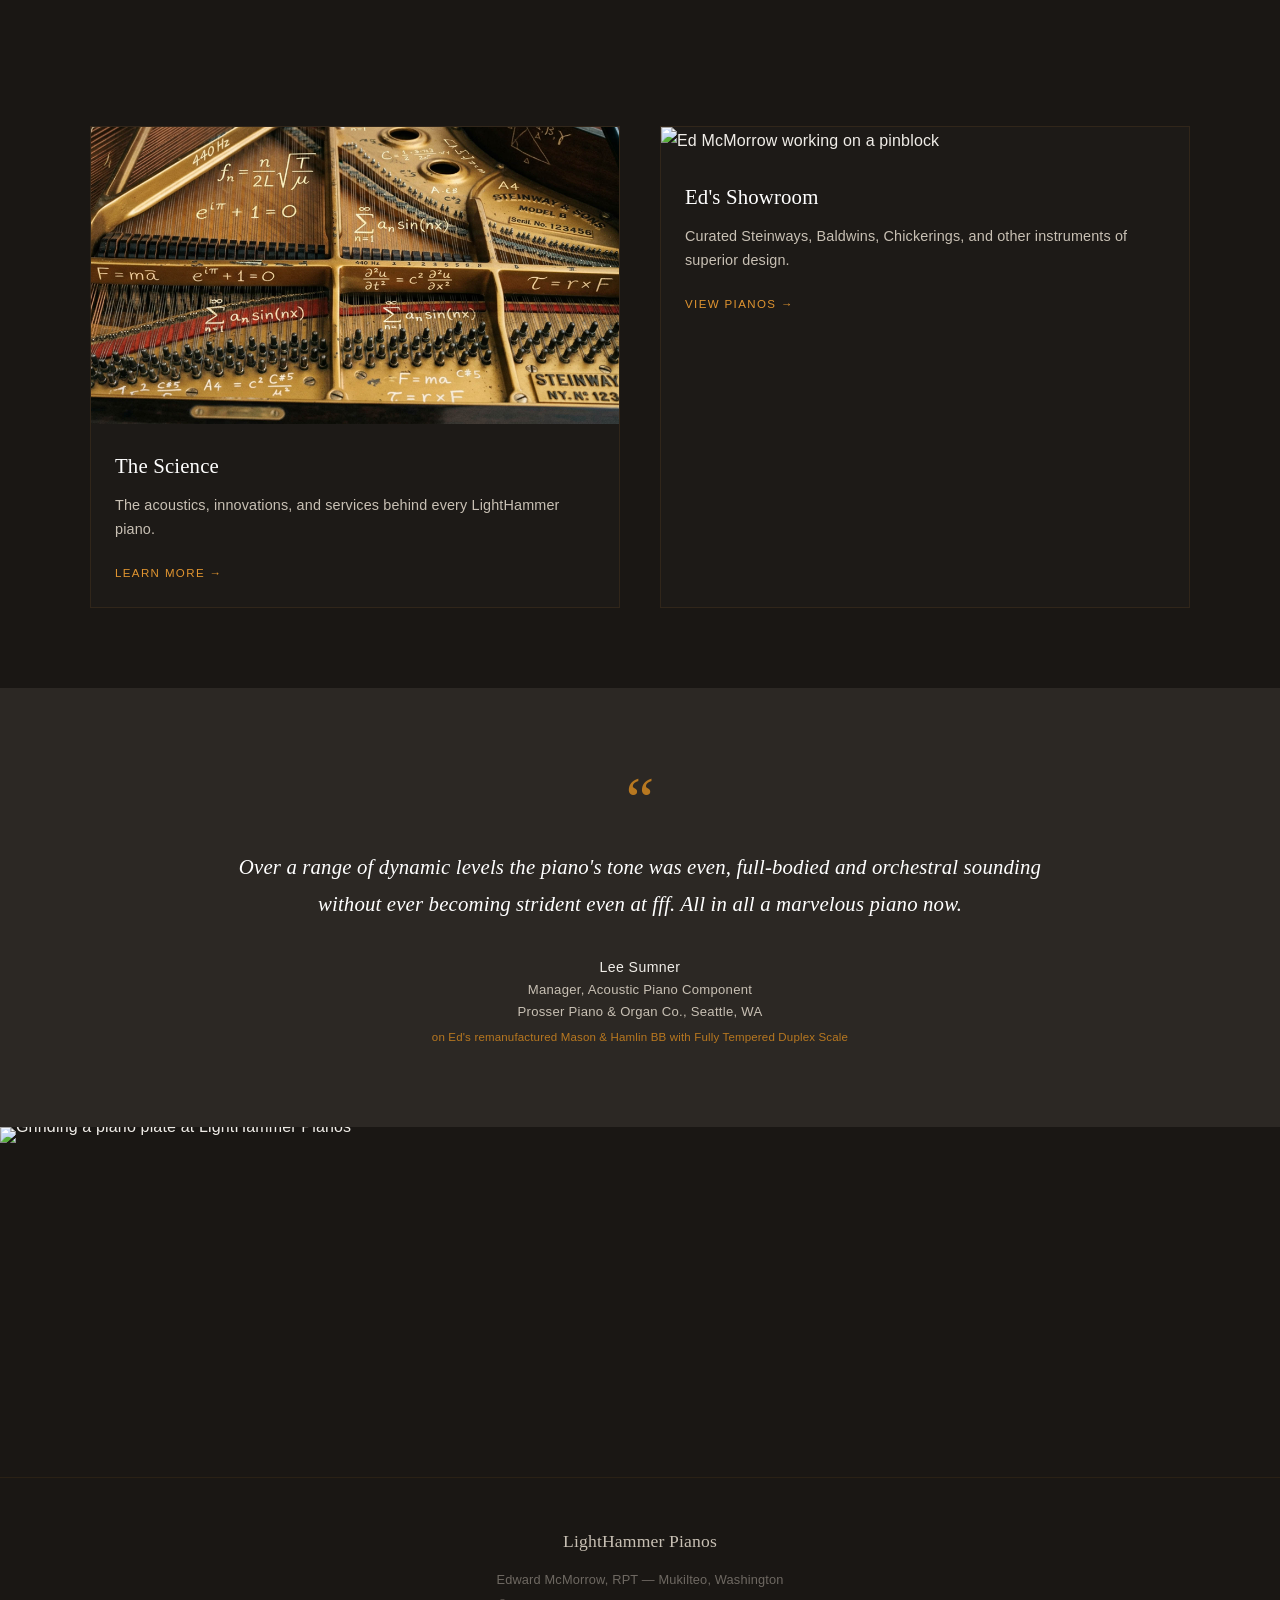
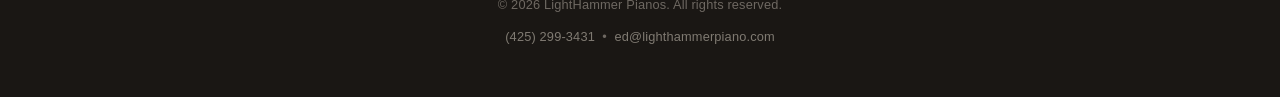
==== commit 24b5d211: "Update index.html" ====
--- a/index.html
+++ b/index.html
@@ -55,6 +55,39 @@
   </div>
 </section>
 
+<!-- Services -->
+<section class="content-section">
+  <div class="content-inner">
+    <div class="section-label">Services</div>
+    <h2 class="section-h2">Complete Piano Rebuilding</h2>
+    <div class="two-col">
+      <div>
+        <div class="services-list">
+          <div class="service-item"><span>Complete structural rebuilding</span></div>
+          <div class="service-item"><span>Soundboard restoration and replacement</span></div>
+          <div class="service-item"><span>Pinblock fabrication and fitting</span></div>
+          <div class="service-item"><span>Action rebuilding and regulation</span></div>
+          <div class="service-item"><span>LightHammer Tone Regulation</span></div>
+          <div class="service-item"><span>Fully Tempered Duplex Scale installation</span></div>
+          <div class="service-item"><span>Hybrid Wire Scaling</span></div>
+          <div class="service-item"><span>Restringing and scaling optimization</span></div>
+          <div class="service-item"><span>Capo bar reshaping and configuration</span></div>
+          <div class="service-item"><span>Bridge repair and replacement</span></div>
+          <div class="service-item"><span>Plate refinishing</span></div>
+          <div class="service-item"><span>Case refinishing</span></div>
+          <div class="service-item"><span>Cent Differential Tuning</span></div>
+          <div class="service-item"><span>Concert preparation</span></div>
+        </div>
+      </div>
+      <div class="prose-match">
+        <p>Every piano that enters Ed's shop receives an evaluation rooted in decades of experience with the finest American and European instruments. The goal is always the same: to bring out the highest possible capability of that specific instrument.</p>
+        <p>Ed's rebuilding work encompasses every component of the piano, from the structural foundation through the final voicing. Each instrument is treated as a unique acoustic system, engineered and customized to itself.</p>
+        <div class="centered-quote">"If we technicians expect the piano to endure, we must use our skills to improve the value proposition of piano ownership."</div>
+      </div>
+    </div>
+  </div>
+</section>
+  
 <section class="pathways">
   <div class="pathways-inner">
     <a href="science.html" class="pathway">
@@ -71,10 +104,6 @@
     </a>
     </section>
 
-  
-<div class="divider-img">
-  <img src="images/sparks.png" alt="Grinding a piano plate at LightHammer Pianos" loading="lazy">
-</div>
 
 <section class="testimonial">
   <div class="testimonial-inner">
@@ -85,6 +114,11 @@
     <p class="cite-context">on Ed's remanufactured Mason &amp; Hamlin BB with Fully Tempered Duplex Scale</p>
   </div>
 </section>
+
+    
+<div class="divider-img">
+  <img src="images/sparks.png" alt="Grinding a piano plate at LightHammer Pianos" loading="lazy">
+</div>
 
 <footer class="footer">
   <div class="footer-inner">
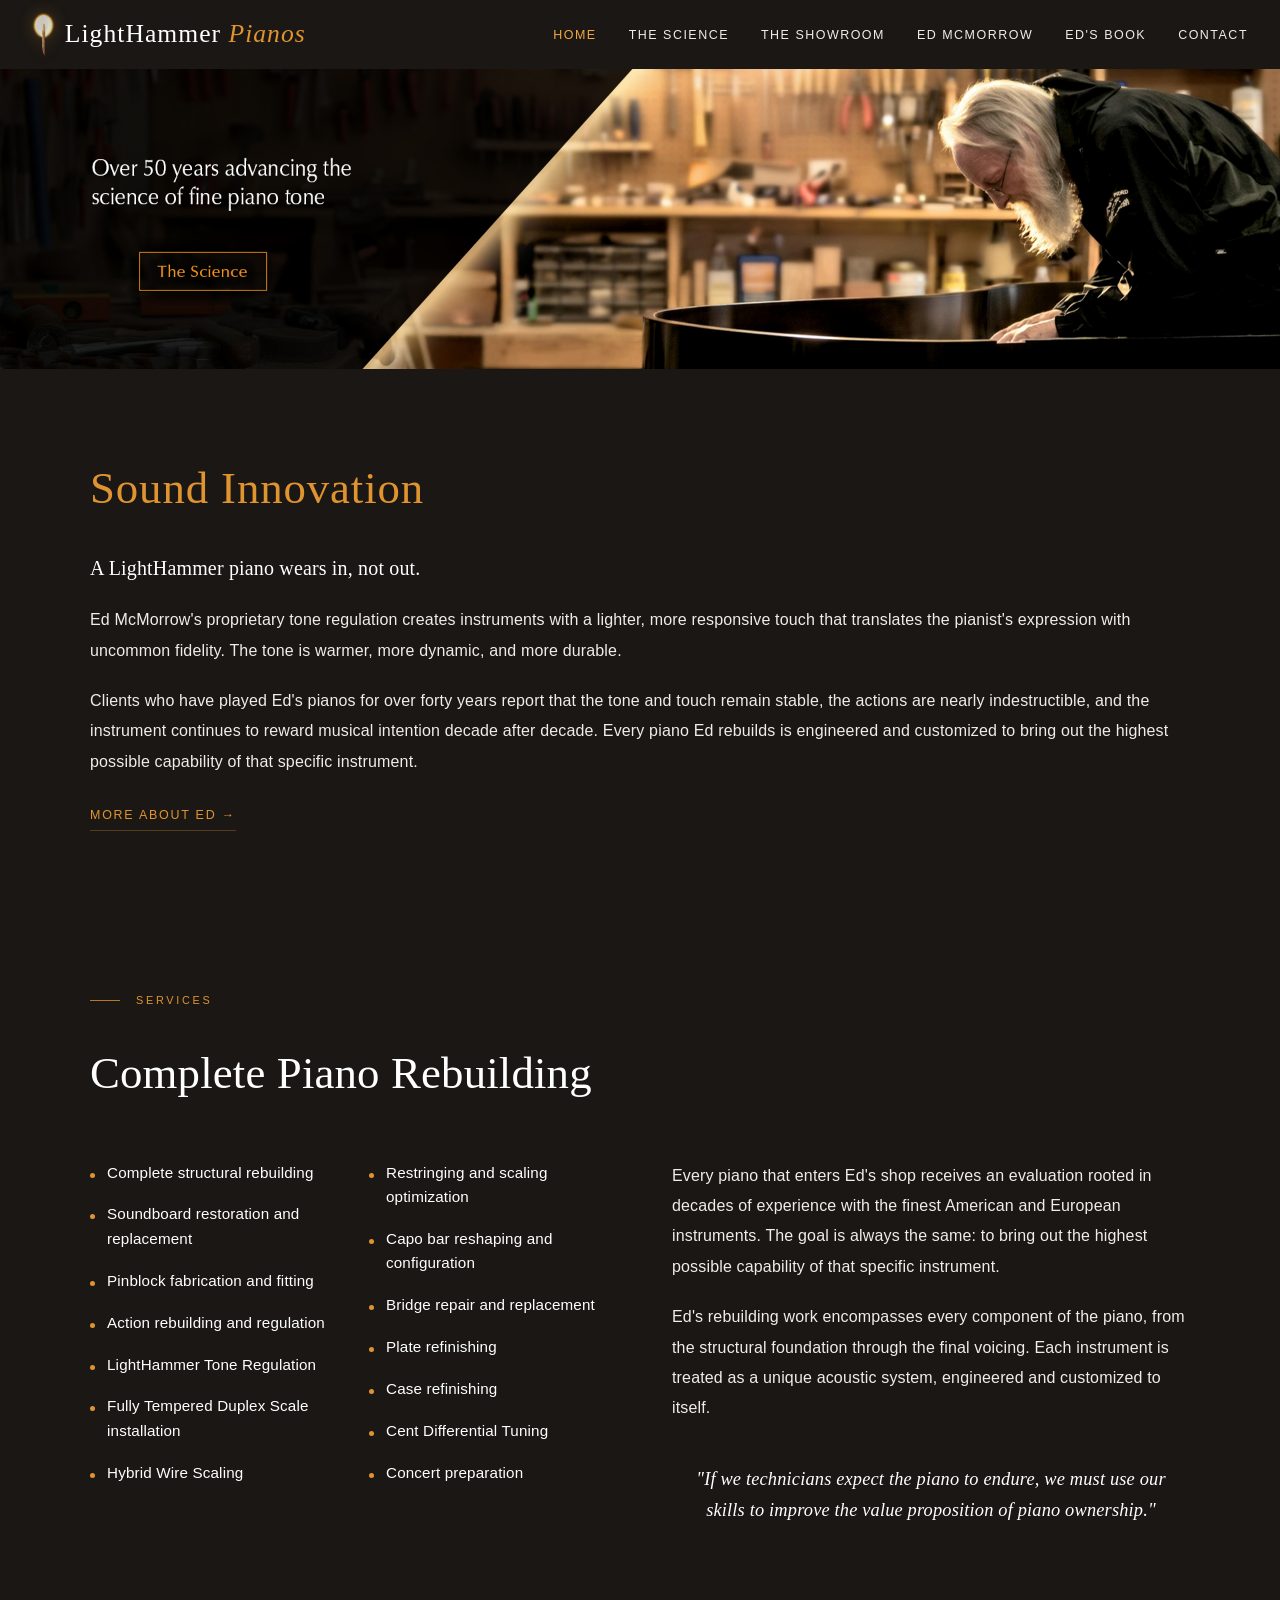
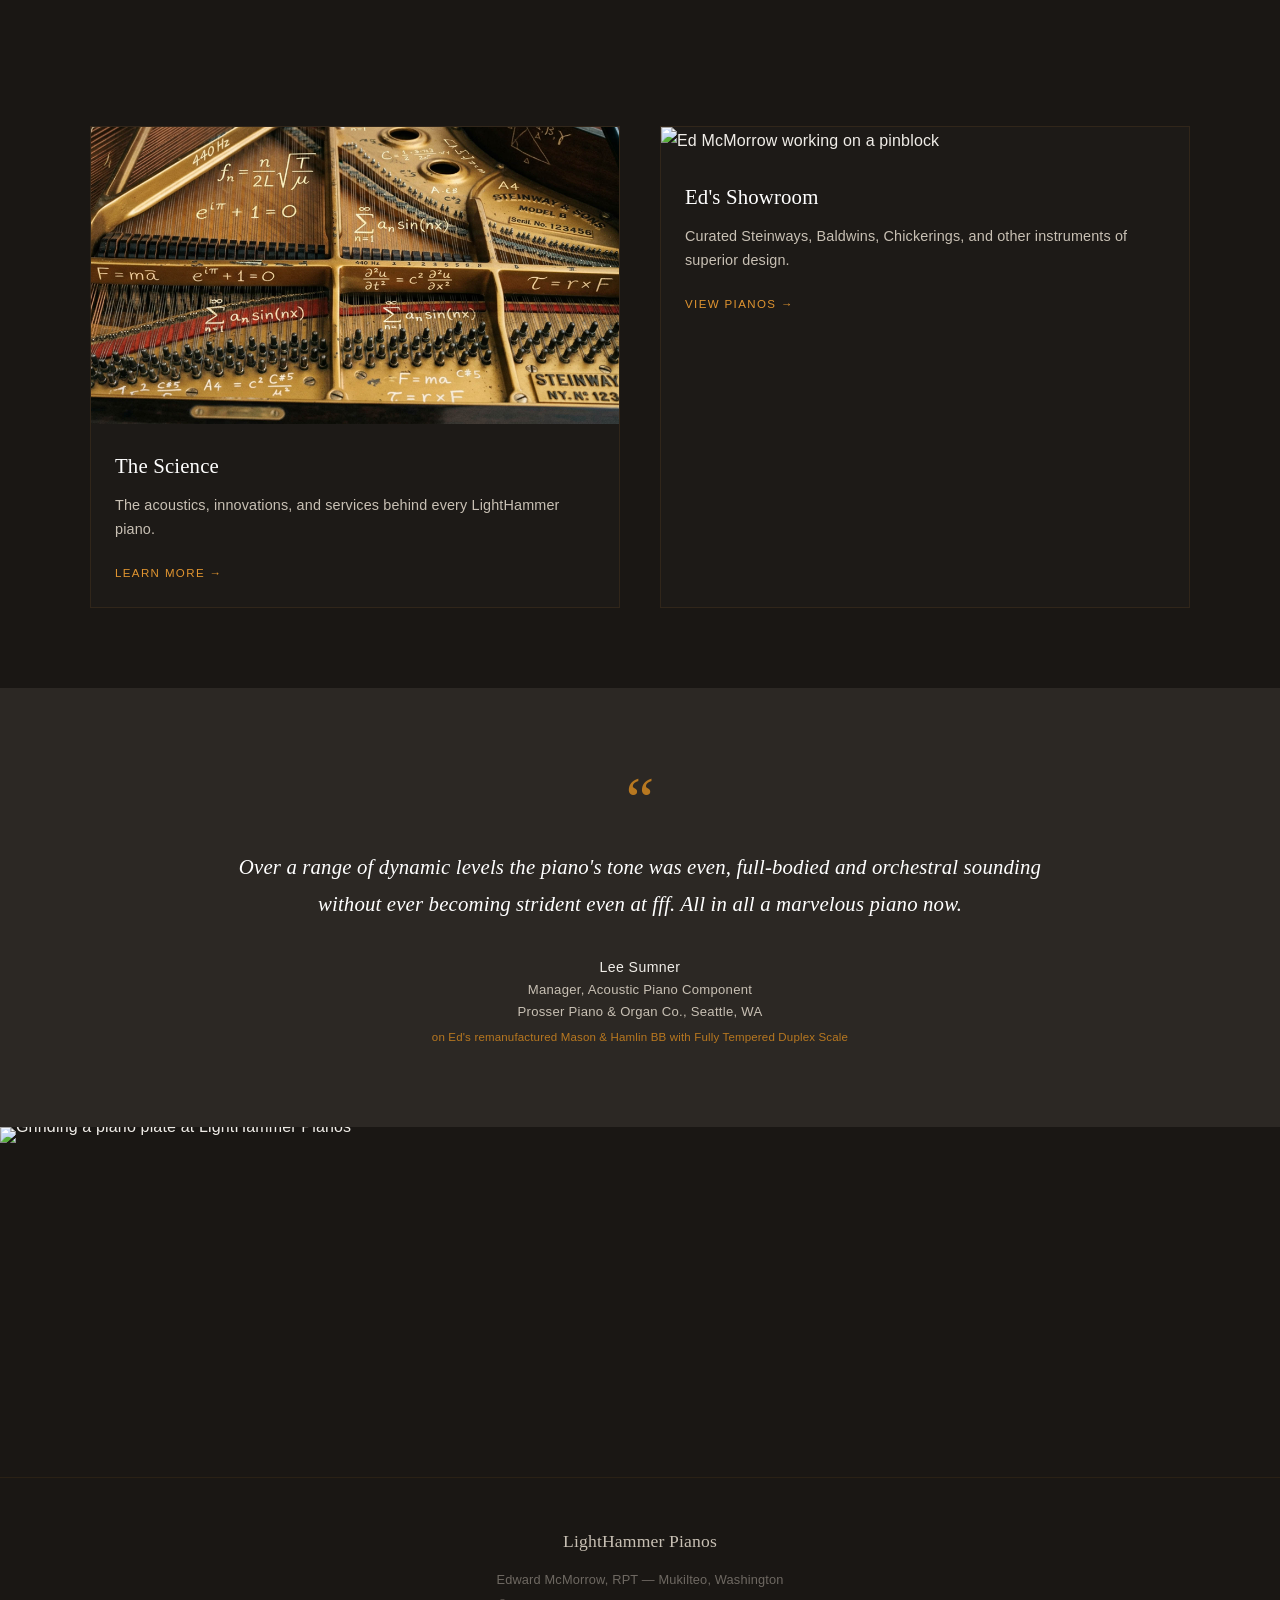
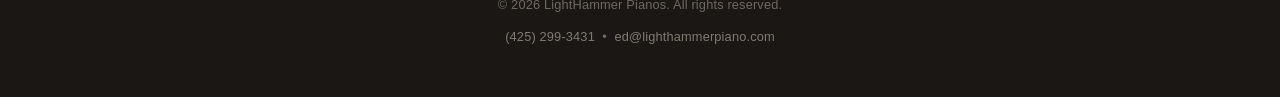
==== commit 21c23445: "Update index.html" ====
--- a/index.html
+++ b/index.html
@@ -124,7 +124,7 @@
   <div class="footer-inner">
     <div class="footer-brand">LightHammer Pianos</div>
     <p>Edward McMorrow, RPT &mdash; Mukilteo, Washington<br>&copy; <span id="yr"></span> LightHammer Pianos. All rights reserved.</p>
-    <p class="footer-contact"><a href="tel:4252993431">(425) 299-3431</a> &nbsp;&bull;&nbsp; <a href="mailto:ed@lighthammerpiano.com">ed@lighthammerpiano.com</a></p>
+    <p class="footer-contact"><a href="#" class="ph-link">(425) <span class="ph-num"></span></a> &nbsp;&bull;&nbsp; <a href="mailto:ed@lighthammerpiano.com">ed@lighthammerpiano.com</a></p>
   </div>
 </footer>
 
@@ -133,6 +133,10 @@
 var tog = document.getElementById('navToggle');
 var links = document.getElementById('navLinks');
 tog.addEventListener('click', function() { tog.classList.toggle('open'); links.classList.toggle('open'); });
+  document.querySelectorAll('.ph-num').forEach(function(el) {
+  el.textContent = '299-' + '3431';
+  el.parentElement.href = 'tel:425' + '299' + '3431';
+});
 </script>
 </body>
 </html>
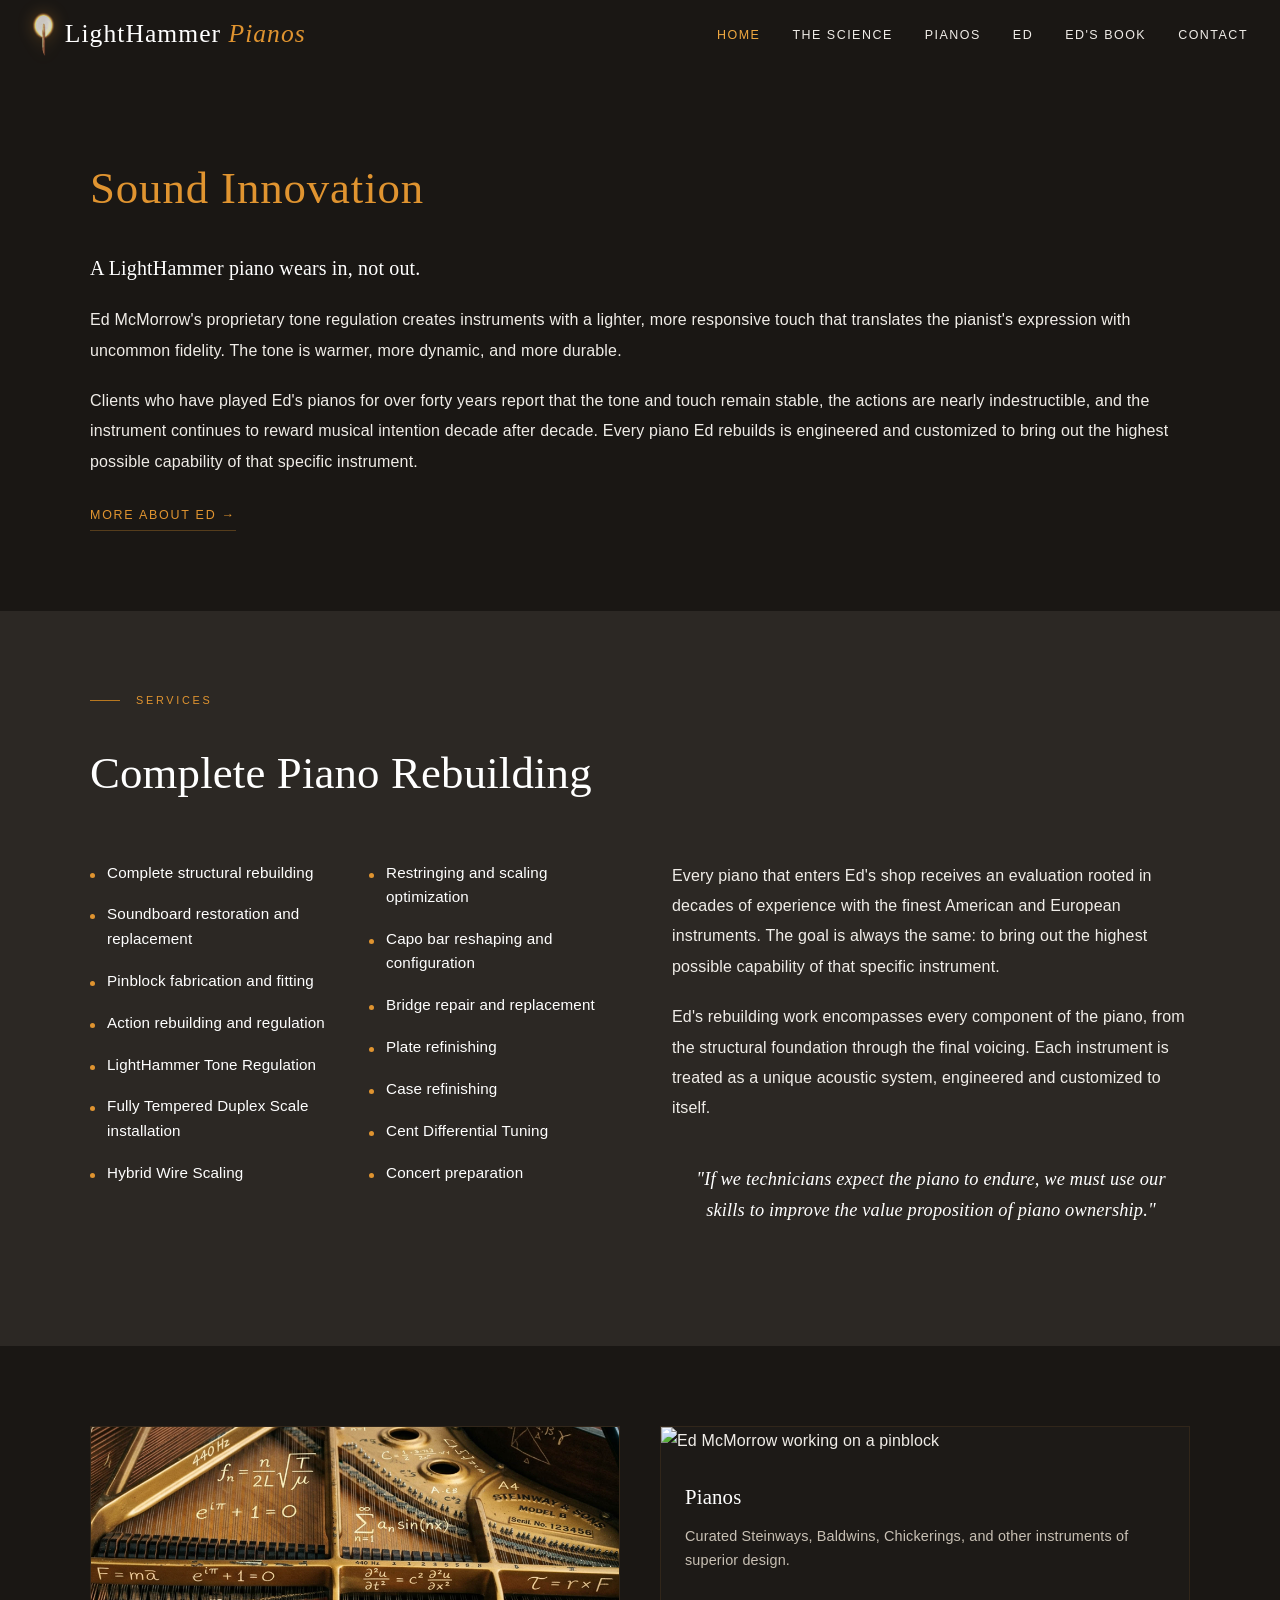
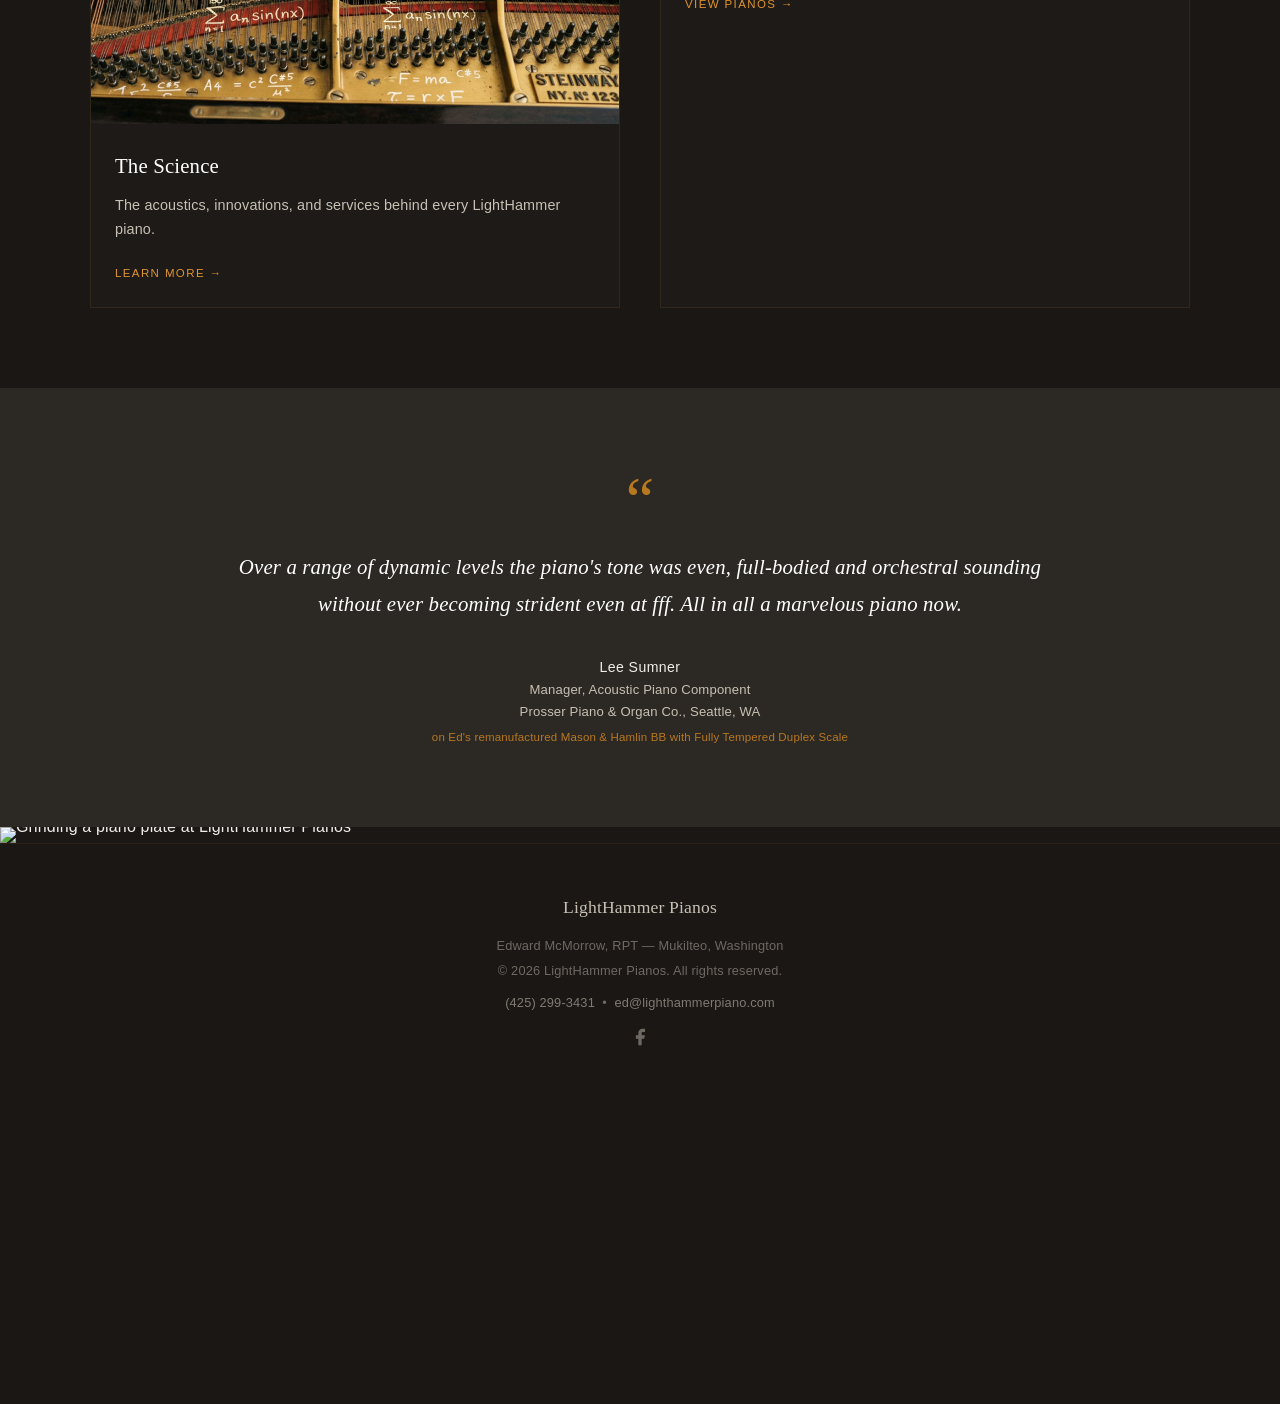
==== commit fd0e3669: "Add files via upload" ====
--- a/index.html
+++ b/index.html
@@ -24,8 +24,8 @@
     <ul class="nav-links" id="navLinks">
       <li><a href="index.html" class="active">Home</a></li>
       <li><a href="science.html">The Science</a></li>
-      <li><a href="pianos.html">The Showroom</a></li>
-      <li><a href="about.html">Ed McMorrow</a></li>
+      <li><a href="pianos.html">Pianos</a></li>
+      <li><a href="about.html">Ed</a></li>
       <li><a href="book.html">Ed's Book</a></li>
       <li><a href="contact.html">Contact</a></li>
     </ul>
@@ -35,7 +35,7 @@
 <header class="home-header">
   <a href="science.html">
     <picture>
-      <source media="(max-width: 1024px)" srcset="images/header-home-mobile.jpg">
+      <source media="(max-width: 1024px)" srcset="images/home-mobile-tablet.png">
       <img src="images/header-home.jpg" alt="LightHammer Pianos — Over 50 years advancing the science of fine piano tone — Ed McMorrow, RPT">
     </picture>
   </a>
@@ -44,7 +44,6 @@
 
 <section class="intro">
   <div class="intro-inner">
-    
     <div class="intro-text">
       <h2>Sound Innovation</h2>
       <p class="lead">A LightHammer piano wears in, not out.</p>
@@ -55,8 +54,7 @@
   </div>
 </section>
 
-<!-- Services -->
-<section class="content-section">
+<section class="content-section alt-bg">
   <div class="content-inner">
     <div class="section-label">Services</div>
     <h2 class="section-h2">Complete Piano Rebuilding</h2>
@@ -87,7 +85,7 @@
     </div>
   </div>
 </section>
-  
+
 <section class="pathways">
   <div class="pathways-inner">
     <a href="science.html" class="pathway">
@@ -98,12 +96,12 @@
     </a>
     <a href="pianos.html" class="pathway">
       <div class="pathway-img"><img src="images/pinblock.jpg" alt="Ed McMorrow working on a pinblock" loading="lazy"></div>
-      <h3>Ed's Showroom</h3>
+      <h3>Pianos</h3>
       <p>Curated Steinways, Baldwins, Chickerings, and other instruments of superior design.</p>
       <span class="pathway-link">View Pianos &rarr;</span>
     </a>
-    </section>
-
+  </div>
+</section>
 
 <section class="testimonial">
   <div class="testimonial-inner">
@@ -115,7 +113,6 @@
   </div>
 </section>
 
-    
 <div class="divider-img">
   <img src="images/sparks.png" alt="Grinding a piano plate at LightHammer Pianos" loading="lazy">
 </div>
@@ -125,6 +122,7 @@
     <div class="footer-brand">LightHammer Pianos</div>
     <p>Edward McMorrow, RPT &mdash; Mukilteo, Washington<br>&copy; <span id="yr"></span> LightHammer Pianos. All rights reserved.</p>
     <p class="footer-contact"><a href="#" class="ph-link">(425) <span class="ph-num"></span></a> &nbsp;&bull;&nbsp; <a href="mailto:ed@lighthammerpiano.com">ed@lighthammerpiano.com</a></p>
+    <p class="footer-social"><a href="https://www.facebook.com/lighthammerpianos" target="_blank" rel="noopener" aria-label="Facebook"><svg xmlns="http://www.w3.org/2000/svg" width="20" height="20" viewBox="0 0 24 24" fill="currentColor"><path d="M18 2h-3a5 5 0 00-5 5v3H7v4h3v8h4v-8h3l1-4h-4V7a1 1 0 011-1h3z"/></svg></a></p>
   </div>
 </footer>
 
@@ -133,7 +131,7 @@
 var tog = document.getElementById('navToggle');
 var links = document.getElementById('navLinks');
 tog.addEventListener('click', function() { tog.classList.toggle('open'); links.classList.toggle('open'); });
-  document.querySelectorAll('.ph-num').forEach(function(el) {
+document.querySelectorAll('.ph-num').forEach(function(el) {
   el.textContent = '299-' + '3431';
   el.parentElement.href = 'tel:425' + '299' + '3431';
 });
--- a/style.css
+++ b/style.css
@@ -2,7 +2,6 @@
    LightHammer Pianos — Static Site CSS
    ═══════════════════════════════════════ */
 
-/* ─── Reset & Base ─── */
 *, *::before, *::after { box-sizing: border-box; margin: 0; padding: 0; }
 html { font-size: 16px; }
 body {
@@ -50,10 +49,7 @@
   letter-spacing: .04em;
   color: #fff;
 }
-.nav-wordmark em {
-  font-style: italic;
-  color: #E09430;
-}
+.nav-wordmark em { font-style: italic; color: #E09430; }
 .nav-links {
   display: flex;
   gap: 2rem;
@@ -70,8 +66,7 @@
   color: #F0EDE8;
   transition: color .3s;
 }
-.nav-links a:hover,
-.nav-links a.active { color: #F0A840; }
+.nav-links a:hover, .nav-links a.active { color: #F0A840; }
 .nav-toggle {
   display: none;
   background: none;
@@ -103,6 +98,10 @@
   padding: 0; margin: -1px; overflow: hidden;
   clip: rect(0,0,0,0); border: 0;
 }
+
+/* ─── Page Image (no overlay) ─── */
+.page-img { line-height: 0; }
+.page-img img { width: 100%; height: auto; }
 
 /* ─── Intro Section ─── */
 .intro { padding: 5rem 2rem; }
@@ -114,15 +113,9 @@
   gap: 4rem;
   align-items: center;
 }
-.intro-img {
-  flex: 1 1 400px;
-  min-width: 0;
-}
+.intro-img { flex: 1 1 400px; min-width: 0; }
 .intro-img img { width: 100%; border-radius: 2px; }
-.intro-text {
-  flex: 1 1 450px;
-  min-width: 0;
-}
+.intro-text { flex: 1 1 450px; min-width: 0; }
 .intro-text h2 {
   font-family: 'Cormorant Garamond', Georgia, serif;
   font-size: clamp(1.8rem, 3.5vw, 2.8rem);
@@ -161,12 +154,7 @@
 
 /* ─── Divider Image ─── */
 .divider-img { line-height: 0; }
-.divider-img img {
-  width: 100%;
-  height: 350px;
-  object-fit: cover;
-  object-position: center;
-}
+.divider-img img { width: 100%; height: auto; }
 
 /* ─── Testimonial ─── */
 .testimonial {
@@ -174,168 +162,56 @@
   background: #2C2824;
   text-align: center;
 }
-.testimonial-inner {
-  max-width: 850px;
-  margin: 0 auto;
-}
+.testimonial-inner { max-width: 850px; margin: 0 auto; }
 .quote-mark {
   font-family: 'Cormorant Garamond', Georgia, serif;
-  font-size: 4rem;
-  color: #B87820;
-  line-height: 1;
-  margin-bottom: 1rem;
+  font-size: 4rem; color: #B87820; line-height: 1; margin-bottom: 1rem;
 }
 .testimonial blockquote {
   font-family: 'Cormorant Garamond', Georgia, serif;
   font-size: clamp(1.1rem, 2vw, 1.3rem);
-  font-style: italic;
-  color: #fff;
-  line-height: 1.8;
-  margin-bottom: 2rem;
-  border: none;
-  padding: 0;
+  font-style: italic; color: #fff; line-height: 1.8;
+  margin-bottom: 2rem; border: none; padding: 0;
 }
 .testimonial cite {
   font-family: 'Libre Franklin', sans-serif;
-  font-size: .88rem;
-  font-weight: 400;
-  color: #F0EDE8;
-  font-style: normal;
-  display: block;
-  letter-spacing: .03em;
-}
-.cite-title {
-  font-size: .82rem;
-  font-weight: 300;
-  color: #C8C0B4;
-  line-height: 1.65;
-  letter-spacing: .02em;
-}
-.cite-context {
-  font-size: .72rem;
-  color: #B87820;
-  margin-top: .25rem;
-}
+  font-size: .88rem; font-weight: 400; color: #F0EDE8;
+  font-style: normal; display: block; letter-spacing: .03em;
+}
+.cite-title { font-size: .82rem; font-weight: 300; color: #C8C0B4; line-height: 1.65; }
+.cite-context { font-size: .72rem; color: #B87820; margin-top: .25rem; }
 
 /* ─── Pathway Cards ─── */
-.pathways {
-  padding: 5rem 2rem;
-}
+.pathways { padding: 5rem 2rem; }
 .pathways-inner {
-  max-width: 1100px;
-  margin: 0 auto;
-  display: flex;
-  flex-wrap: wrap;
-  gap: 2.5rem;
+  max-width: 1100px; margin: 0 auto;
+  display: flex; flex-wrap: wrap; gap: 2.5rem;
 }
 .pathway {
-  flex: 1 1 280px;
-  min-width: 0;
+  flex: 1 1 280px; min-width: 0;
   border: 1px solid rgba(224,148,48,.1);
   background: rgba(44,40,36,.2);
-  transition: all .4s;
-  display: block;
-  color: #F0EDE8;
+  transition: all .4s; display: block; color: #F0EDE8;
 }
 .pathway:hover {
   border-color: rgba(224,148,48,.25);
-  background: rgba(44,40,36,.4);
-  color: #fff;
-}
-.pathway-img {
-  width: 100%;
-  overflow: hidden;
-}
-.pathway-img img {
-  width: 100%;
-  height: auto;
-  display: block;
-}
-
+  background: rgba(44,40,36,.4); color: #fff;
+}
+.pathway-img { width: 100%; overflow: hidden; }
+.pathway-img img { width: 100%; height: auto; display: block; }
 .pathway h3 {
   font-family: 'Cormorant Garamond', Georgia, serif;
-  font-size: 1.3rem;
-  font-weight: 500;
-  color: #fff;
+  font-size: 1.3rem; font-weight: 500; color: #fff;
   margin: 1.5rem 1.5rem .5rem;
 }
 .pathway p {
-  font-size: .9rem;
-  font-weight: 300;
-  color: #C8C0B4;
-  line-height: 1.7;
-  margin: 0 1.5rem 1rem;
-  letter-spacing: .01em;
+  font-size: .9rem; font-weight: 300; color: #C8C0B4;
+  line-height: 1.7; margin: 0 1.5rem 1rem;
 }
 .pathway-link {
-  display: inline-block;
-  font-size: .72rem;
-  font-weight: 500;
-  letter-spacing: .12em;
-  text-transform: uppercase;
-  color: #E09430;
+  display: inline-block; font-size: .72rem; font-weight: 500;
+  letter-spacing: .12em; text-transform: uppercase; color: #E09430;
   margin: 0 1.5rem 1.5rem;
-}
-
-.pathway-spacer {
-  border: none;
-  background: none;
-  pointer-events: none;
-}
-.pathway-spacer:hover {
-  border: none;
-  background: none;
-}
-@media (min-width: 901px) {
-  .pathway-spacer {
-    display: none;
-  }
-}
-
-/* ─── Inner Page Banner ─── */
-.page-banner {
-  position: relative;
-  min-height: 35vh;
-  display: flex;
-  align-items: center;
-  justify-content: center;
-  text-align: center;
-  overflow: hidden;
-}
-.page-banner-bg {
-  position: absolute;
-  inset: 0;
-  background-size: cover;
-  background-position: center;
-  background-repeat: no-repeat;
-}
-.page-banner-bg::after {
-  content: '';
-  position: absolute;
-  inset: 0;
-  background: linear-gradient(180deg, rgba(26,23,20,.65) 0%, rgba(26,23,20,.55) 50%, rgba(26,23,20,.75) 100%);
-}
-.page-banner-content {
-  position: relative;
-  padding: 4rem 2rem;
-  max-width: 700px;
-}
-.page-banner h1 {
-  font-family: 'Cormorant Garamond', Georgia, serif;
-  font-size: clamp(2.2rem, 5vw, 3.5rem);
-  font-weight: 300;
-  color: #fff;
-  margin-bottom: .5rem;
-}
-.page-banner h1 em { font-style: italic; color: #E09430; font-weight: 400; }
-.page-banner p {
-  font-family: 'Cormorant Garamond', Georgia, serif;
-  font-size: 1.1rem;
-  font-weight: 300;
-  color: #F0EDE8;
-  max-width: 600px;
-  margin: 0 auto;
-  line-height: 1.7;
 }
 
 /* ─── Content Sections ─── */
@@ -345,303 +221,149 @@
 
 /* ─── Two Column ─── */
 .two-col {
-  display: flex;
-  flex-wrap: wrap;
-  gap: 4rem;
-  align-items: flex-start;
+  display: flex; flex-wrap: wrap; gap: 4rem; align-items: flex-start;
 }
 .two-col > * { flex: 1 1 420px; min-width: 0; }
 
-/* ─── Prose ─── */
-.prose p {
-  font-size: 1rem;
-  font-weight: 300;
-  color: #F0EDE8;
-  margin-bottom: 1.5rem;
-  line-height: 1.9;
-  letter-spacing: .01em;
-}
-.prose p:first-of-type {
-  font-family: 'Cormorant Garamond', Georgia, serif;
-  font-size: 1.15rem;
-  color: #fff;
-  line-height: 1.8;
-}
-.prose em { color: #fff; font-style: italic; }
+/* ─── Matching Prose ─── */
+.prose-match p {
+  font-family: 'Libre Franklin', sans-serif;
+  font-size: 1rem; font-weight: 300; color: #F0EDE8;
+  line-height: 1.9; margin-bottom: 1.25rem; letter-spacing: .01em;
+}
 
 /* ─── Section Labels ─── */
 .section-label {
   font-family: 'Libre Franklin', sans-serif;
-  font-size: .68rem;
-  font-weight: 500;
-  letter-spacing: .25em;
-  text-transform: uppercase;
-  color: #E09430;
-  margin-bottom: 1.5rem;
-  display: flex;
-  align-items: center;
-  gap: 1rem;
-}
-.section-label::before {
-  content: '';
-  width: 30px;
-  height: 1px;
-  background: #B87820;
-}
+  font-size: .68rem; font-weight: 500; letter-spacing: .25em;
+  text-transform: uppercase; color: #E09430;
+  margin-bottom: 1.5rem; display: flex; align-items: center; gap: 1rem;
+}
+.section-label::before { content: ''; width: 30px; height: 1px; background: #B87820; }
 .section-h2 {
   font-family: 'Cormorant Garamond', Georgia, serif;
-  font-size: clamp(1.8rem, 4vw, 2.8rem);
-  font-weight: 300;
-  color: #fff;
-  margin-bottom: 3rem;
+  font-size: clamp(1.8rem, 4vw, 2.8rem); font-weight: 300;
+  color: #fff; margin-bottom: 3rem;
 }
 
 /* ─── Innovation Cards ─── */
-.card-grid {
-  display: flex;
-  flex-wrap: wrap;
-  gap: 2.5rem;
-}
+.card-grid { display: flex; flex-wrap: wrap; gap: 2.5rem; }
 .card {
-  flex: 1 1 300px;
-  min-width: 0;
-  padding: 2.5rem;
-  border: 1px solid rgba(224,148,48,.1);
-  background: rgba(26,23,20,.5);
-  transition: all .4s;
-  position: relative;
-  overflow: hidden;
+  flex: 1 1 300px; min-width: 0; padding: 2.5rem;
+  border: 1px solid rgba(224,148,48,.1); background: rgba(26,23,20,.5);
+  transition: all .4s; position: relative; overflow: hidden;
 }
 .card::before {
-  content: '';
-  position: absolute;
-  top: 0; left: 0;
+  content: ''; position: absolute; top: 0; left: 0;
   width: 100%; height: 2px;
   background: linear-gradient(90deg, #E09430, transparent);
-  transform: scaleX(0);
-  transform-origin: left;
-  transition: transform .5s;
+  transform: scaleX(0); transform-origin: left; transition: transform .5s;
 }
 .card:hover::before { transform: scaleX(1); }
 .card:hover { border-color: rgba(224,148,48,.25); background: rgba(44,40,36,.5); }
-.card-icon {
-  font-size: 1.8rem;
-  margin-bottom: 1.25rem;
-  display: block;
-  line-height: 1;
-  color: #E09430;
-}
+.card-icon { font-size: 1.8rem; margin-bottom: 1.25rem; display: block; line-height: 1; color: #E09430; }
 .card h3 {
   font-family: 'Cormorant Garamond', Georgia, serif;
-  font-size: 1.4rem;
-  font-weight: 500;
-  color: #fff;
-  margin-bottom: .75rem;
-}
-.card p {
-  font-size: .92rem;
-  font-weight: 300;
-  color: #F0EDE8;
-  line-height: 1.85;
-}
+  font-size: 1.4rem; font-weight: 500; color: #fff; margin-bottom: .75rem;
+}
+.card p { font-size: .92rem; font-weight: 300; color: #F0EDE8; line-height: 1.85; }
 
 /* ─── MIS Card ─── */
 .mis-card {
-  padding: 2.5rem;
-  border: 1px solid rgba(224,148,48,.12);
-  background: rgba(44,40,36,.3);
-  position: relative;
+  padding: 2.5rem; border: 1px solid rgba(224,148,48,.12);
+  background: rgba(44,40,36,.3); position: relative;
 }
 .mis-card::before {
-  content: '';
-  position: absolute;
-  top: -1px; left: 2rem;
-  width: 60px; height: 2px;
-  background: #E09430;
+  content: ''; position: absolute; top: -1px; left: 2rem;
+  width: 60px; height: 2px; background: #E09430;
 }
 .mis-card h3 {
   font-family: 'Cormorant Garamond', Georgia, serif;
-  font-size: 1.5rem;
-  font-weight: 500;
-  color: #fff;
-  margin-bottom: 1.25rem;
-}
-.mis-card h3 em { color: #E09430; }
+  font-size: 1.5rem; font-weight: 500; color: #fff; margin-bottom: 1.25rem;
+}
 .mis-card p {
-  font-size: .95rem;
-  font-weight: 300;
-  color: #F0EDE8;
-  line-height: 1.85;
-  margin-bottom: 1rem;
+  font-size: .95rem; font-weight: 300; color: #F0EDE8;
+  line-height: 1.85; margin-bottom: 1rem;
 }
 
 /* ─── Accordion ─── */
 .accordion { border-bottom: 1px solid rgba(224,148,48,.1); }
 .acc-toggle {
-  width: 100%;
-  display: flex;
-  justify-content: space-between;
-  align-items: center;
-  padding: 1.1rem 0;
-  background: none;
-  border: none;
-  cursor: pointer;
-  font-family: 'Cormorant Garamond', Georgia, serif;
-  font-size: 1.05rem;
-  font-weight: 500;
-  color: #F0EDE8;
-  font-style: italic;
-  text-align: left;
-  transition: color .3s;
+  width: 100%; display: flex; justify-content: space-between; align-items: center;
+  padding: 1.1rem 0; background: none; border: none; cursor: pointer;
+  font-family: 'Cormorant Garamond', Georgia, serif;
+  font-size: 1.05rem; font-weight: 500; color: #F0EDE8;
+  text-align: left; transition: color .3s;
 }
 .acc-toggle:hover { color: #E09430; }
 .acc-icon {
   font-family: 'Libre Franklin', sans-serif;
-  font-size: 1.2rem;
-  font-style: normal;
-  font-weight: 300;
-  color: #E09430;
-  flex-shrink: 0;
-  margin-left: 1rem;
-}
-.acc-panel {
-  max-height: 0;
-  overflow: hidden;
-  transition: max-height .4s ease;
-}
+  font-size: 1.2rem; font-weight: 300; color: #E09430;
+  flex-shrink: 0; margin-left: 1rem;
+}
+.acc-panel { max-height: 0; overflow: hidden; transition: max-height .4s ease; }
 .acc-panel p {
-  padding: 0 0 1.25rem;
-  font-size: .9rem;
-  font-weight: 300;
-  color: #F0EDE8;
-  line-height: 1.8;
-}
-.mis-ranges {
-  margin: 1.5rem 0;
-  padding: 1.5rem;
-  background: rgba(26,23,20,.5);
-  border-left: 2px solid #B87820;
-}
-.mis-range { margin-bottom: 1rem; }
-.mis-range:last-child { margin-bottom: 0; }
-.mis-range h4 {
-  font-family: 'Cormorant Garamond', Georgia, serif;
-  font-size: 1.05rem;
-  font-weight: 500;
-  color: #F0EDE8;
-  font-style: italic;
-  margin-bottom: .2rem;
-}
-.mis-range p { font-size: .88rem; line-height: 1.75; margin-bottom: 0; }
+  padding: 0 0 1.25rem; font-size: .9rem; font-weight: 300;
+  color: #F0EDE8; line-height: 1.8;
+}
 
 /* ─── Services List ─── */
 .services-list { columns: 2; column-gap: 2.5rem; }
 .service-item {
-  display: flex;
-  align-items: baseline;
-  gap: .75rem;
-  margin-bottom: 1.1rem;
-  break-inside: avoid;
+  display: flex; align-items: baseline; gap: .75rem;
+  margin-bottom: 1.1rem; break-inside: avoid;
 }
 .service-item::before {
-  content: '';
-  width: 5px; height: 5px;
-  background: #E09430;
-  border-radius: 50%;
-  flex-shrink: 0;
-  margin-top: .45rem;
-}
-.service-item span {
-  font-size: .95rem;
-  font-weight: 300;
-  color: #fff;
-  line-height: 1.6;
-}
-.ed-quote {
-  margin-top: 2rem;
-  font-family: 'Cormorant Garamond', Georgia, serif;
-  font-size: 1.05rem;
-  font-style: italic;
-  color: #F0EDE8;
-  line-height: 1.75;
+  content: ''; width: 5px; height: 5px; background: #E09430;
+  border-radius: 50%; flex-shrink: 0; margin-top: .45rem;
+}
+.service-item span { font-size: .95rem; font-weight: 300; color: #fff; line-height: 1.6; }
+.centered-quote {
+  font-family: 'Cormorant Garamond', Georgia, serif;
+  font-size: 1.15rem; font-style: italic; color: #fff;
+  text-align: center; margin: 2.5rem 0; line-height: 1.7; padding: 0 1rem;
 }
 
 /* ─── About ─── */
-.portrait { margin-bottom: 2rem; overflow: hidden; }
-.portrait img { width: 100%; }
 .aside-box {
-  position: relative;
-  padding: 2.5rem;
-  border: 1px solid rgba(224,148,48,.12);
-  background: rgba(44,40,36,.3);
+  position: relative; padding: 2.5rem;
+  border: 1px solid rgba(224,148,48,.12); background: rgba(44,40,36,.3);
 }
 .aside-box::before {
-  content: '';
-  position: absolute;
-  top: -1px; left: 2rem;
-  width: 60px; height: 2px;
-  background: #E09430;
+  content: ''; position: absolute; top: -1px; left: 2rem;
+  width: 60px; height: 2px; background: #E09430;
 }
 .aside-box h3 {
   font-family: 'Libre Franklin', sans-serif;
-  font-size: .68rem;
-  font-weight: 500;
-  letter-spacing: .22em;
-  text-transform: uppercase;
-  color: #F0EDE8;
-  margin-bottom: 1.5rem;
-}
-.cred {
-  display: flex;
-  align-items: baseline;
-  gap: 1rem;
-  margin-bottom: 1.2rem;
-}
+  font-size: .68rem; font-weight: 500; letter-spacing: .22em;
+  text-transform: uppercase; color: #F0EDE8; margin-bottom: 1.5rem;
+}
+.cred { display: flex; align-items: baseline; gap: 1rem; margin-bottom: 1.2rem; }
 .cred:last-child { margin-bottom: 0; }
 .cred::before {
-  content: '';
-  width: 4px; height: 4px;
-  background: #E09430;
-  border-radius: 50%;
-  flex-shrink: 0;
-  margin-top: .55rem;
+  content: ''; width: 4px; height: 4px; background: #E09430;
+  border-radius: 50%; flex-shrink: 0; margin-top: .55rem;
 }
 .cred span { font-size: .9rem; font-weight: 300; color: #F0EDE8; line-height: 1.7; }
 .cred strong { font-weight: 500; color: #fff; }
 .cred em { color: #fff; }
 
 /* ─── Book ─── */
-.book-layout {
-  display: flex;
-  flex-wrap: wrap;
-  gap: 4rem;
-  align-items: center;
-}
+.book-layout { display: flex; flex-wrap: wrap; gap: 4rem; align-items: center; }
 .book-cover {
-  flex: 0 0 280px;
-  aspect-ratio: 3/4;
+  flex: 0 0 280px; aspect-ratio: 3/4;
   background: linear-gradient(145deg, #3D3530 0%, #1A1714 100%);
   border: 1px solid rgba(224,148,48,.15);
-  display: flex;
-  flex-direction: column;
-  justify-content: center;
-  align-items: center;
-  padding: 2.5rem;
-  text-align: center;
-  position: relative;
+  display: flex; flex-direction: column; justify-content: center; align-items: center;
+  padding: 2.5rem; text-align: center; position: relative;
   box-shadow: 8px 8px 30px rgba(0,0,0,.4);
 }
 .book-cover::before {
-  content: '';
-  position: absolute;
+  content: ''; position: absolute;
   top: 12px; left: 12px; right: 12px; bottom: 12px;
   border: 1px solid rgba(224,148,48,.1);
 }
-.book-cover .pub {
-  font-size: .6rem; letter-spacing: .3em;
-  text-transform: uppercase; color: #C8C0B4;
-  margin-bottom: 1.5rem;
-}
+.book-cover .pub { font-size: .6rem; letter-spacing: .3em; text-transform: uppercase; color: #C8C0B4; margin-bottom: 1.5rem; }
 .book-cover .title {
   font-family: 'Cormorant Garamond', Georgia, serif;
   font-size: 1.6rem; font-weight: 400; font-style: italic;
@@ -651,24 +373,13 @@
   font-family: 'Cormorant Garamond', Georgia, serif;
   font-size: .82rem; font-weight: 300; color: #F0EDE8; line-height: 1.6;
 }
-.book-cover .author {
-  font-size: .7rem; letter-spacing: .15em;
-  text-transform: uppercase; color: #C8C0B4; margin-top: 2rem;
-}
+.book-cover .author { font-size: .7rem; letter-spacing: .15em; text-transform: uppercase; color: #C8C0B4; margin-top: 2rem; }
 .book-info { flex: 1 1 400px; min-width: 0; }
-.book-info h2 {
-  font-family: 'Cormorant Garamond', Georgia, serif;
-  font-size: clamp(1.8rem, 3.5vw, 2.6rem);
-  font-weight: 300; color: #fff;
-  margin-bottom: 1.5rem; line-height: 1.25;
-}
-.book-info h2 em { font-style: italic; color: #E09430; }
 .book-info p { font-size: 1rem; font-weight: 300; color: #F0EDE8; line-height: 1.9; margin-bottom: 1.25rem; }
 .book-highlight {
   font-family: 'Cormorant Garamond', Georgia, serif;
   font-size: 1.1rem; font-style: italic; color: #fff;
-  border-left: 2px solid #B87820;
-  padding-left: 1.25rem; margin: 2rem 0; line-height: 1.7;
+  border-left: 2px solid #B87820; padding-left: 1.25rem; margin: 2rem 0; line-height: 1.7;
 }
 .book-details {
   margin-top: 1.5rem; padding-top: 1.5rem;
@@ -679,16 +390,11 @@
 
 /* ─── Contact ─── */
 .contact-layout {
-  display: flex;
-  flex-wrap: wrap;
-  gap: 5rem;
+  display: flex; flex-wrap: wrap; gap: 5rem;
 }
 .contact-layout > * { flex: 1 1 400px; min-width: 0; }
 .contact-item {
-  display: flex;
-  align-items: flex-start;
-  gap: 1.25rem;
-  margin-bottom: 2rem;
+  display: flex; align-items: flex-start; gap: 1.25rem; margin-bottom: 2rem;
 }
 .contact-icon {
   width: 40px; height: 40px;
@@ -758,6 +464,9 @@
 .footer-contact { margin-top: .5rem; }
 .footer-contact a { color: rgba(212,204,192,.55); }
 .footer-contact a:hover { color: #F0A840; }
+.footer-social { margin-top: .75rem; }
+.footer-social a { color: rgba(212,204,192,.45); transition: color .3s; }
+.footer-social a:hover { color: #F0A840; }
 
 /* ─── Responsive ─── */
 @media (max-width: 1024px) {
@@ -774,6 +483,8 @@
   .nav-links.open { display: flex; }
   .nav-links a { display: block; padding: 1rem 2rem; font-size: .85rem; }
   .nav-toggle { display: block; }
+  .intro-inner { flex-direction: column; }
+  .intro-text { order: -1; }
 }
 @media (max-width: 900px) {
   .two-col, .contact-layout, .intro-inner, .pathways-inner { gap: 3rem; }
@@ -781,8 +492,6 @@
   .card-grid > * { flex: 1 1 100%; }
   .services-list { columns: 1; }
   .pathways-inner > * { flex: 1 1 100%; }
-  .intro-text { order: -1; }
-  .divider-img img { height: 200px; }
 }
 @media (max-width: 680px) {
   .book-layout { flex-direction: column; text-align: center; }
@@ -791,105 +500,3 @@
   .content-section { padding: 3.5rem 1.5rem; }
   .intro { padding: 3.5rem 1.5rem; }
 }
-
-/* ─── Page Image (no overlay) ─── */
-.page-img { line-height: 0; }
-.page-img img {
-  width: 100%;
-  height: 350px;
-  object-fit: cover;
-  object-position: center;
-}
-.page-img-tall img {
-  height: 450px;
-  object-position: center top;
-}
-
-/* ─── Page Title Bar (below image) ─── */
-.page-title-bar {
-  padding: 2.5rem 2rem;
-  text-align: center;
-  background: #1A1714;
-}
-.page-title-bar h1 {
-  font-family: 'Cormorant Garamond', Georgia, serif;
-  font-size: clamp(2.2rem, 5vw, 3.5rem);
-  font-weight: 300;
-  color: #fff;
-  margin-bottom: .5rem;
-}
-.page-title-bar h1 em {
-  font-style: italic;
-  color: #E09430;
-  font-weight: 400;
-}
-.page-title-bar p {
-  font-family: 'Cormorant Garamond', Georgia, serif;
-  font-size: 1.3rem;
-  font-weight: 300;
-  color: #FFFFFF;
-  max-width: 600px;
-  margin: 0 auto;
-  line-height: 1.7;
-}
-
-/* ─── Matching Prose (consistent font) ─── */
-.prose-match p {
-  font-family: 'Libre Franklin', sans-serif;
-  font-size: 1rem;
-  font-weight: 300;
-  color: #F0EDE8;
-  line-height: 1.9;
-  margin-bottom: 1.25rem;
-  letter-spacing: .01em;
-}
-
-/* ─── Centered Quote ─── */
-.centered-quote {
-  font-family: 'Cormorant Garamond', Georgia, serif;
-  font-size: 1.15rem;
-  font-style: italic;
-  color: #fff;
-  text-align: center;
-  margin: 2.5rem 0;
-  line-height: 1.7;
-  padding: 0 1rem;
-}
-
-/* ─── Responsive additions ─── */
-@media (max-width: 900px) {
-  .page-img img { height: 250px; }
-  .page-img-tall img { height: 300px; }
-}
-@media (max-width: 680px) {
-  .page-img img { height: 200px; }
-  .page-img-tall img { height: 250px; }
-}
-
-@media (max-width: 1024px) {
-  .intro-text {
-    order: -1;
-  }
-  .intro-inner {
-    flex-direction: column;
-  }
-}
-
-.pathway-spacer {
-  border: none;
-  background: none;
-  pointer-events: none;
-}
-.pathway-spacer:hover {
-  border: none;
-  background: none;
-}
-@media (min-width: 901px) {
-  .pathway-spacer {
-    display: none;
-  }
-}
-
-.page-title-bar p {
-  text-wrap: balance;
-}
